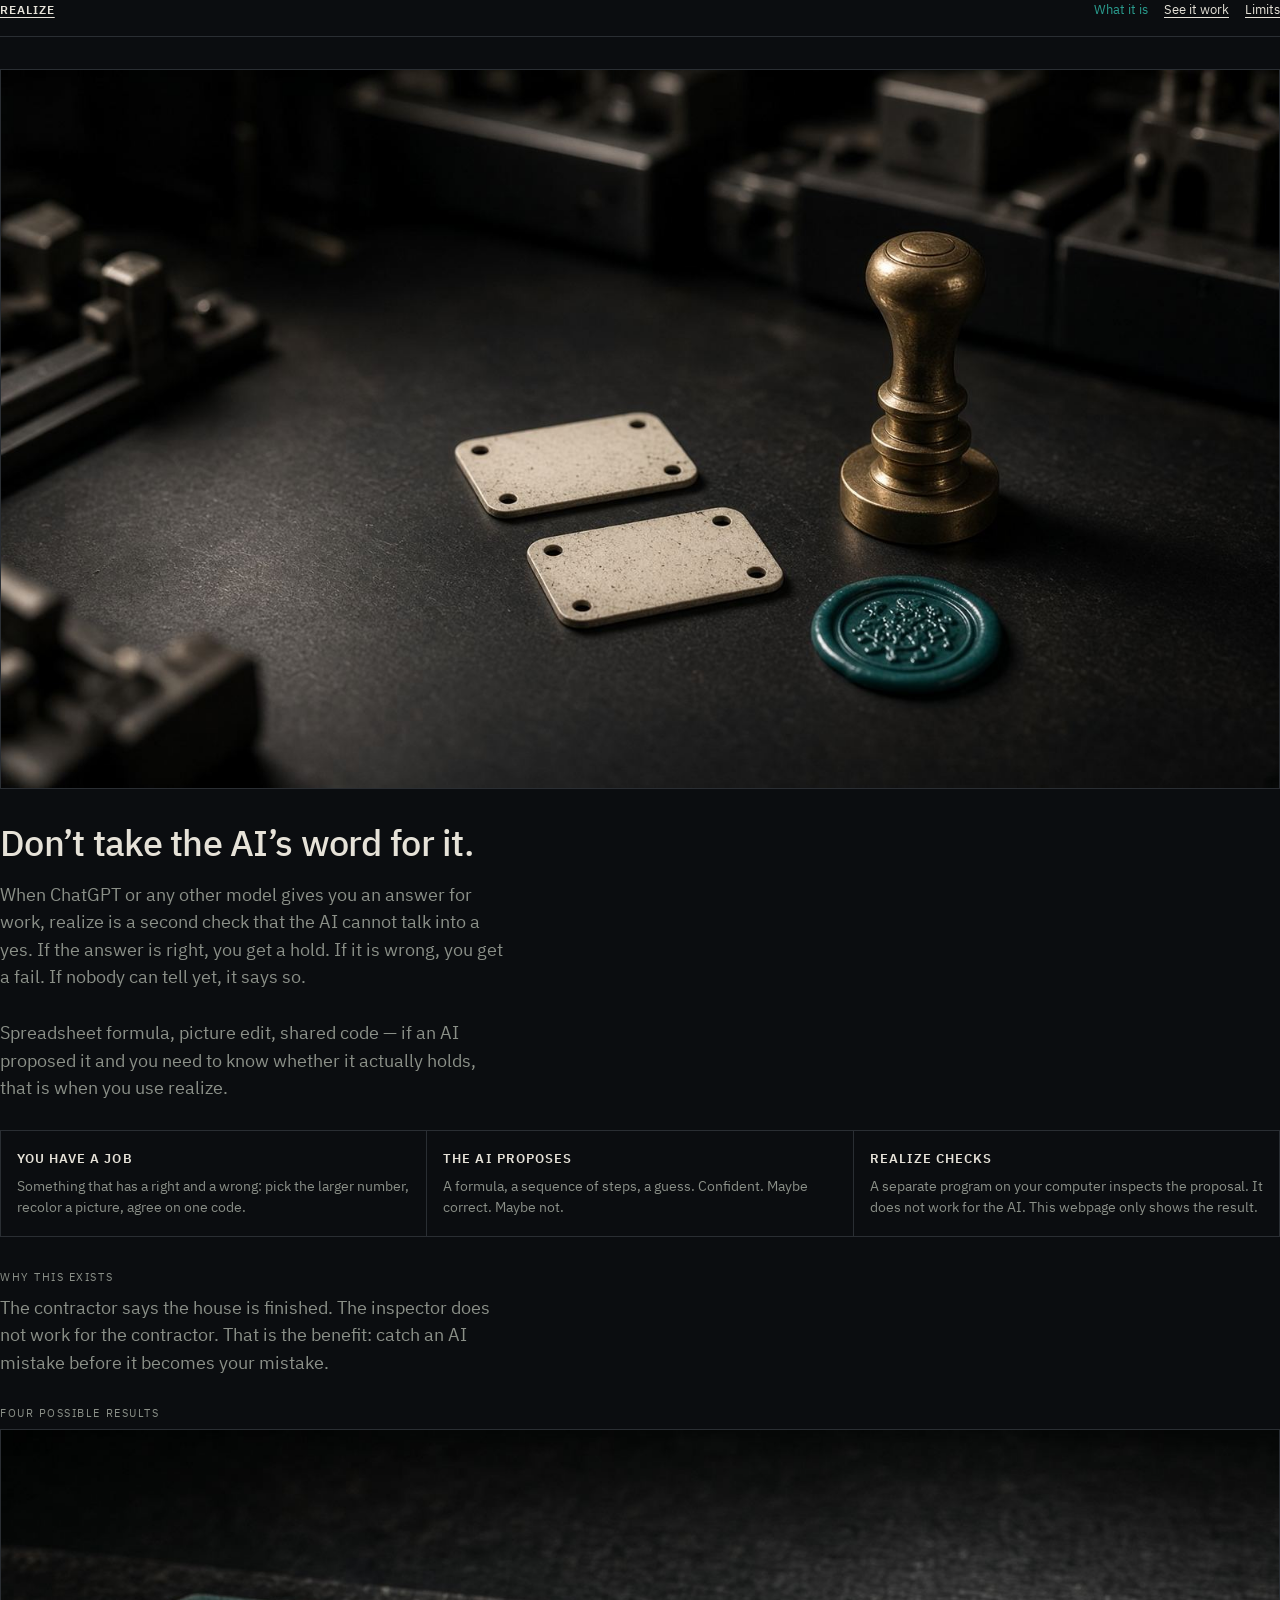
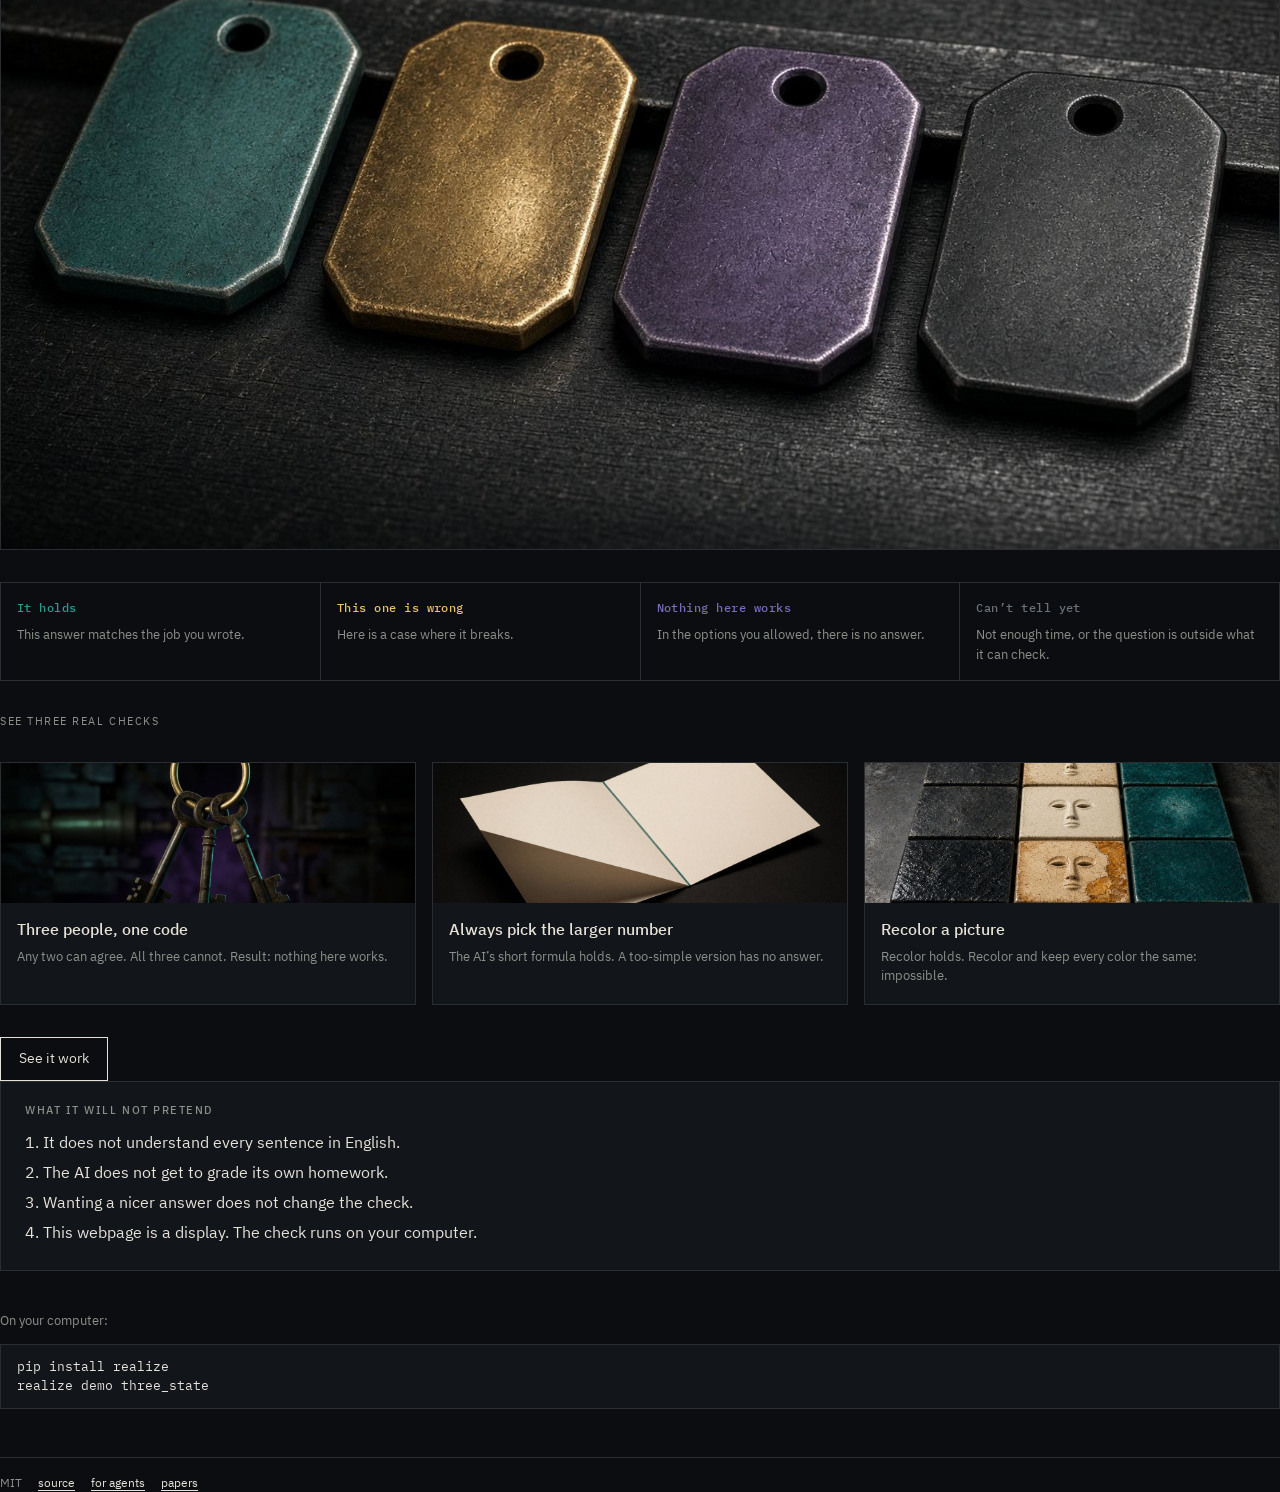
==== web/index.html @ e7df050f "Upgrade landing and three rooms to the stranger-test Workplace beat on the landing. Ava/Ben/Cy, 3 an" ====
<!DOCTYPE html>
<html lang="en">
  <head>
    <meta charset="utf-8" />
    <meta name="viewport" content="width=device-width, initial-scale=1" />
    <title>realize — don’t take the AI’s word for it</title>
    <meta
      name="description"
      content="When an AI gives you an answer for work, realize is a second check that the AI cannot talk into a yes."
    />
    <link rel="stylesheet" href="./css/theatre.css" />
  </head>
  <body>
    <div id="landing">
      <header class="topbar">
        <a class="mark" href="./index.html">realize</a>
        <nav class="nav">
          <a href="./index.html" aria-current="page">What it is</a>
          <a href="#/studio/three_state">See it work</a>
          <a href="#/nonclaims">Limits</a>
        </nav>
      </header>

      <figure class="hero">
        <img
          src="./art/hero.jpg"
          width="1600"
          height="900"
          alt="A brass hand-stamp and a teal wax seal on a dark steel inspection bench."
          fetchpriority="high"
        />
      </figure>

      <h1 class="claim">Don’t take the AI’s word for it.</h1>
      <p class="lede">
        When ChatGPT or any other model gives you an answer for work, realize is a second
        check that the AI cannot talk into a yes. If the answer is right, you get a hold.
        If it is wrong, you get a fail. If nobody can tell yet, it says so.
      </p>
      <p class="lede">
        Spreadsheet formula, picture edit, shared code — if an AI proposed it and you need
        to know whether it actually holds, that is when you use realize.
      </p>

      <div class="steps">
        <article>
          <h3>You have a job</h3>
          <p>Something that has a right and a wrong: pick the larger number, recolor a picture, agree on one code.</p>
        </article>
        <article>
          <h3>The AI proposes</h3>
          <p>A formula, a sequence of steps, a guess. Confident. Maybe correct. Maybe not.</p>
        </article>
        <article>
          <h3>realize checks</h3>
          <p>A separate program on your computer inspects the proposal. It does not work for the AI. This webpage only shows the result.</p>
        </article>
      </div>

      <p class="kicker">Why this exists</p>
      <p class="lede">
        The contractor says the house is finished. The inspector does not work for the contractor.
        That is the benefit: catch an AI mistake before it becomes your mistake.
      </p>

      <p class="kicker">Four possible results</p>
      <figure class="hero">
        <img
          src="./art/four-tags.jpg"
          width="1600"
          height="900"
          alt="Four metal inspection tags in a row: teal, amber, violet, and dark graphite."
        />
      </figure>
      <div class="tiles">
        <div class="tile">
          <div class="v v-pass">It holds</div>
          <p>This answer matches the job you wrote.</p>
        </div>
        <div class="tile">
          <div class="v v-counter">This one is wrong</div>
          <p>Here is a case where it breaks.</p>
        </div>
        <div class="tile">
          <div class="v v-unsat">Nothing here works</div>
          <p>In the options you allowed, there is no answer.</p>
        </div>
        <div class="tile">
          <div class="v v-unknown">Can’t tell yet</div>
          <p>Not enough time, or the question is outside what it can check.</p>
        </div>
      </div>

      <p class="kicker">See three real checks</p>
      <div class="stories">
        <a class="story" href="#/studio/three_state">
          <img src="./art/three-keys.jpg" width="1200" height="675" alt="Three iron keys on one ring that never meet in the middle." />
          <div class="pad">
            <h3>Three people, one code</h3>
            <p>Any two can agree. All three cannot. Result: nothing here works.</p>
          </div>
        </a>
        <a class="story" href="#/studio/max_formula">
          <img src="./art/larger-number.jpg" width="1200" height="675" alt="Two sheets of paper folded together with a teal thread along the fold." />
          <div class="pad">
            <h3>Always pick the larger number</h3>
            <p>The AI’s short formula holds. A too-simple version has no answer.</p>
          </div>
        </a>
        <a class="story" href="#/studio/grid_recolor">
          <img src="./art/recolor.jpg" width="1200" height="675" alt="A grid of ceramic tiles, some dark, some teal, one cracked." />
          <div class="pad">
            <h3>Recolor a picture</h3>
            <p>Recolor holds. Recolor and keep every color the same: impossible.</p>
          </div>
        </a>
      </div>

      <a class="enter" href="#/studio/three_state">See it work</a>

      <section class="nonclaims">
        <h2>What it will not pretend</h2>
        <ol>
          <li>It does not understand every sentence in English.</li>
          <li>The AI does not get to grade its own homework.</li>
          <li>Wanting a nicer answer does not change the check.</li>
          <li>This webpage is a display. The check runs on your computer.</li>
        </ol>
      </section>

      <div class="install">
        <p>On your computer:</p>
        <pre>pip install realize
realize demo three_state</pre>
      </div>

      <footer class="foot">
        <span>MIT</span>
        <a href="https://github.com/ZuluYokohama/realize">source</a>
        <a href="https://github.com/ZuluYokohama/realize/blob/main/skills/realize/SKILL.md">for agents</a>
        <a href="https://github.com/ZuluYokohama/realize/blob/main/papers/README.md">papers</a>
      </footer>
    </div>

    <div id="app" hidden></div>
    <script type="module" src="./js/router.js"></script>
  </body>
</html>
---- web/css/theatre.css ----
@font-face {
  font-family: "IBM Plex Sans";
  src: url("../fonts/IBMPlexSans-Regular.woff2") format("woff2");
  font-weight: 400;
  font-display: swap;
}
@font-face {
  font-family: "IBM Plex Sans";
  src: url("../fonts/IBMPlexSans-Medium.woff2") format("woff2");
  font-weight: 500;
  font-display: swap;
}
@font-face {
  font-family: "IBM Plex Sans";
  src: url("../fonts/IBMPlexSans-SemiBold.woff2") format("woff2");
  font-weight: 600;
  font-display: swap;
}
@font-face {
  font-family: "IBM Plex Mono";
  src: url("../fonts/IBMPlexMono-Regular.woff2") format("woff2");
  font-weight: 400;
  font-display: swap;
}
@font-face {
  font-family: "IBM Plex Mono";
  src: url("../fonts/IBMPlexMono-Medium.woff2") format("woff2");
  font-weight: 500;
  font-display: swap;
}

:root {
  --ground: #0b0d10;
  --ink: #e6e2d8;
  --muted: #8b9088;
  --hair: #2a2e33;
  --panel: #12151a;
  --pass: #2a9d8f;
  --counter: #e9c46a;
  --unsat: #7b6bbe;
  --unknown: #6b7178;
  --adapter: #c45c4a;
  --space: 8px;
}

*,
*::before,
*::after {
  box-sizing: border-box;
}

html,
body {
  margin: 0;
  background: var(--ground);
  color: var(--ink);
  font-family: "IBM Plex Sans", ui-sans-serif, system-ui, sans-serif;
  font-size: 16px;
  line-height: 1.5;
  min-height: 100%;
}

body {
  min-height: 100vh;
}

a {
  color: var(--ink);
  text-decoration-thickness: 1px;
  text-underline-offset: 3px;
}

a:hover {
  color: var(--pass);
}

code,
.mono,
pre,
textarea {
  font-family: "IBM Plex Mono", ui-monospace, monospace;
}

#app {
  max-width: 1280px;
  margin: 0 auto;
  padding: 24px 20px 64px;
}

.topbar {
  display: flex;
  justify-content: space-between;
  align-items: baseline;
  gap: 16px;
  border-bottom: 1px solid var(--hair);
  padding-bottom: 16px;
  margin-bottom: 32px;
}

.mark {
  font-weight: 600;
  letter-spacing: 0.08em;
  text-transform: uppercase;
  font-size: 12px;
}

.nav {
  display: flex;
  gap: 16px;
  font-size: 13px;
}

.nav a[aria-current="page"] {
  color: var(--pass);
  text-decoration: none;
}

.claim {
  font-size: clamp(1.6rem, 3vw, 2.25rem);
  font-weight: 500;
  line-height: 1.2;
  letter-spacing: -0.02em;
  max-width: 28ch;
  margin: 0 0 16px;
}

.nonclaims {
  border: 1px solid var(--hair);
  background: var(--panel);
  padding: 20px 24px;
  margin: 0 0 32px;
}

.nonclaims h2 {
  margin: 0 0 12px;
  font-size: 11px;
  letter-spacing: 0.14em;
  text-transform: uppercase;
  color: var(--muted);
  font-weight: 500;
}

.nonclaims ol {
  margin: 0;
  padding-left: 18px;
}

.nonclaims li {
  margin: 6px 0;
}

.tiles {
  display: grid;
  grid-template-columns: repeat(4, 1fr);
  gap: 1px;
  background: var(--hair);
  border: 1px solid var(--hair);
  margin: 0 0 32px;
}

.tile {
  background: var(--ground);
  padding: 16px;
  min-height: 88px;
}

.tile .v {
  font-family: "IBM Plex Mono", monospace;
  font-size: 12px;
  font-weight: 500;
  letter-spacing: 0.04em;
}

.tile p {
  margin: 8px 0 0;
  font-size: 13px;
  color: var(--muted);
}

.v-pass {
  color: var(--pass);
}
.v-counter {
  color: var(--counter);
}
.v-unsat {
  color: var(--unsat);
}
.v-unknown {
  color: var(--unknown);
}
.v-adapter {
  color: var(--adapter);
}

.enter {
  display: inline-flex;
  align-items: center;
  min-height: 44px;
  padding: 0 18px;
  border: 1px solid var(--ink);
  background: transparent;
  color: var(--ink);
  font: inherit;
  font-size: 14px;
  cursor: pointer;
  text-decoration: none;
}

.enter:hover {
  background: var(--ink);
  color: var(--ground);
}

.install {
  margin-top: 40px;
  color: var(--muted);
  font-size: 13px;
}

.install pre {
  background: var(--panel);
  border: 1px solid var(--hair);
  padding: 12px 16px;
  overflow-x: auto;
  color: var(--ink);
}

.foot {
  margin-top: 48px;
  padding-top: 16px;
  border-top: 1px solid var(--hair);
  font-size: 12px;
  color: var(--muted);
  display: flex;
  gap: 16px;
  flex-wrap: wrap;
}

.studio-head {
  display: flex;
  justify-content: space-between;
  align-items: center;
  gap: 16px;
  margin-bottom: 20px;
  flex-wrap: wrap;
}

.stages {
  display: flex;
  flex-wrap: wrap;
  gap: 8px;
}

.stages a,
.chip {
  min-height: 40px;
  display: inline-flex;
  align-items: center;
  padding: 0 12px;
  border: 1px solid var(--hair);
  font-size: 12px;
  letter-spacing: 0.04em;
  text-transform: uppercase;
  text-decoration: none;
  background: transparent;
  color: var(--ink);
  cursor: pointer;
  font-family: inherit;
}

.stages a[aria-current="page"],
.chip.on {
  border-color: var(--ink);
}

.columns {
  display: grid;
  grid-template-columns: minmax(0, 1fr) minmax(0, 1.4fr) minmax(0, 1fr);
  gap: 16px;
  align-items: start;
}

.panel {
  border: 1px solid var(--hair);
  background: var(--panel);
  min-height: 120px;
}

.panel h3 {
  margin: 0;
  padding: 10px 14px;
  font-size: 11px;
  letter-spacing: 0.14em;
  text-transform: uppercase;
  color: var(--muted);
  font-weight: 500;
  border-bottom: 1px solid var(--hair);
}

.panel .body {
  padding: 14px;
}

pre.json {
  margin: 0;
  font-size: 11px;
  line-height: 1.45;
  white-space: pre-wrap;
  word-break: break-word;
  color: var(--muted);
  max-height: 480px;
  overflow: auto;
}

.stamp {
  display: inline-flex;
  align-items: center;
  justify-content: center;
  min-width: 148px;
  min-height: 44px;
  padding: 0 14px;
  border: 1px solid currentColor;
  font-family: "IBM Plex Mono", monospace;
  font-size: 13px;
  letter-spacing: 0.12em;
  text-transform: uppercase;
  opacity: 0;
  transform: translateY(6px);
  animation: settle 1s ease forwards;
}

@keyframes settle {
  to {
    opacity: 1;
    transform: none;
  }
}

@media (prefers-reduced-motion: reduce) {
  .stamp {
    animation: none;
    opacity: 1;
    transform: none;
  }
}

.meta {
  margin-top: 12px;
  font-size: 12px;
  color: var(--muted);
}

.meta div {
  margin: 4px 0;
  word-break: break-all;
}

.caption {
  margin: 12px 0 0;
  font-size: 13px;
  color: var(--ink);
}

.adapter {
  border: 1px solid var(--adapter);
  color: var(--adapter);
  padding: 12px 14px;
  font-size: 14px;
}

textarea.paste {
  width: 100%;
  min-height: 220px;
  background: var(--ground);
  color: var(--ink);
  border: 1px solid var(--hair);
  padding: 12px;
  font-size: 12px;
  resize: vertical;
}

.grid3 {
  display: grid;
  grid-template-columns: repeat(3, 44px);
  gap: 4px;
}

.cell {
  width: 44px;
  height: 44px;
  display: flex;
  align-items: center;
  justify-content: center;
  border: 1px solid var(--hair);
  font-family: "IBM Plex Mono", monospace;
  font-size: 13px;
}

.cell.fg {
  background: #1a2220;
}

.cell.red {
  border-color: var(--pass);
  color: var(--pass);
}

.cell.hit {
  border-color: var(--counter);
  color: var(--counter);
}

.flow {
  display: flex;
  flex-wrap: wrap;
  gap: 16px;
  align-items: center;
}

.arrow {
  font-size: 11px;
  color: var(--muted);
  max-width: 120px;
  letter-spacing: 0.04em;
  text-transform: uppercase;
}

svg.ev {
  width: 100%;
  height: auto;
  display: block;
}

.warn {
  border: 1px dashed var(--counter);
  color: var(--counter);
  padding: 8px 12px;
  font-size: 12px;
  margin-bottom: 12px;
}

.hero {
  margin: 0 0 32px;
  border: 1px solid var(--hair);
  overflow: hidden;
  background: var(--panel);
}

.hero img,
.plate img {
  display: block;
  width: 100%;
  height: auto;
  min-height: 180px;
  object-fit: cover;
  background: var(--panel);
}

.lede {
  font-size: 1.15rem;
  color: var(--muted);
  max-width: 46ch;
  margin: 0 0 28px;
}

.steps {
  display: grid;
  grid-template-columns: repeat(3, 1fr);
  gap: 1px;
  background: var(--hair);
  border: 1px solid var(--hair);
  margin: 0 0 32px;
}

.steps article {
  background: var(--ground);
  padding: 18px 16px;
}

.steps h3 {
  margin: 0 0 8px;
  font-size: 13px;
  letter-spacing: 0.08em;
  text-transform: uppercase;
  font-weight: 600;
}

.steps p {
  margin: 0;
  color: var(--muted);
  font-size: 14px;
}

.stories {
  display: grid;
  grid-template-columns: 1fr 1fr 1fr;
  gap: 16px;
  margin: 32px 0;
}

.story {
  border: 1px solid var(--hair);
  background: var(--panel);
  color: inherit;
  text-decoration: none;
  display: block;
}

.story:hover {
  border-color: var(--ink);
  color: inherit;
}

.story img {
  width: 100%;
  height: 140px;
  object-fit: cover;
  display: block;
}

.story .pad {
  padding: 14px 16px 18px;
}

.story h3 {
  margin: 0 0 6px;
  font-size: 16px;
  font-weight: 500;
}

.story p {
  margin: 0;
  font-size: 13px;
  color: var(--muted);
}

.kicker {
  font-size: 11px;
  letter-spacing: 0.14em;
  text-transform: uppercase;
  color: var(--muted);
  margin: 0 0 8px;
}

.plate {
  border: 1px solid var(--hair);
  margin-bottom: 16px;
  overflow: hidden;
}

.story-copy h2 {
  margin: 0 0 8px;
  font-size: 1.5rem;
  font-weight: 500;
  letter-spacing: -0.02em;
}

.story-copy p {
  max-width: 52ch;
}

details.eng {
  border-top: 1px solid var(--hair);
  margin-top: 16px;
  padding-top: 8px;
}

details.eng summary {
  cursor: pointer;
  color: var(--muted);
  font-size: 12px;
  letter-spacing: 0.08em;
  text-transform: uppercase;
  min-height: 32px;
}

@media (max-width: 1099px) {
  .columns {
    grid-template-columns: 1fr;
  }
  .tiles {
    grid-template-columns: 1fr 1fr;
  }
}

@media (max-width: 900px) {
  .steps,
  .stories {
    grid-template-columns: 1fr;
  }
}

@media (max-width: 520px) {
  .tiles {
    grid-template-columns: 1fr;
  }
  .topbar {
    flex-direction: column;
  }
}

.people {
  display: grid;
  grid-template-columns: 1fr 1fr 1fr;
  gap: 8px;
}

.person {
  border: 1px solid var(--hair);
  padding: 12px;
  background: var(--ground);
}

.person h4 {
  margin: 0 0 8px;
  font-size: 14px;
  font-weight: 500;
}

.chips {
  display: flex;
  gap: 6px;
  flex-wrap: wrap;
}

.chip-n {
  min-width: 32px;
  min-height: 32px;
  display: inline-flex;
  align-items: center;
  justify-content: center;
  border: 1px solid var(--hair);
  font-family: "IBM Plex Mono", monospace;
  font-size: 13px;
}

.numerals {
  display: flex;
  align-items: center;
  gap: 16px;
  font-family: "IBM Plex Mono", monospace;
  font-size: 42px;
  font-weight: 500;
  letter-spacing: -0.04em;
}

.numerals .pick {
  color: var(--pass);
}

.cell.c0 { background: #0b0d10; color: var(--muted); }
.cell.c1 { background: #2a322c; color: var(--ink); }
.cell.c2 { background: #1a3d38; color: var(--pass); border-color: var(--pass); }
.cell.c3 { background: #3a3220; color: var(--counter); border-color: var(--counter); }

@media (max-width: 700px) {
  .people {
    grid-template-columns: 1fr;
  }
}
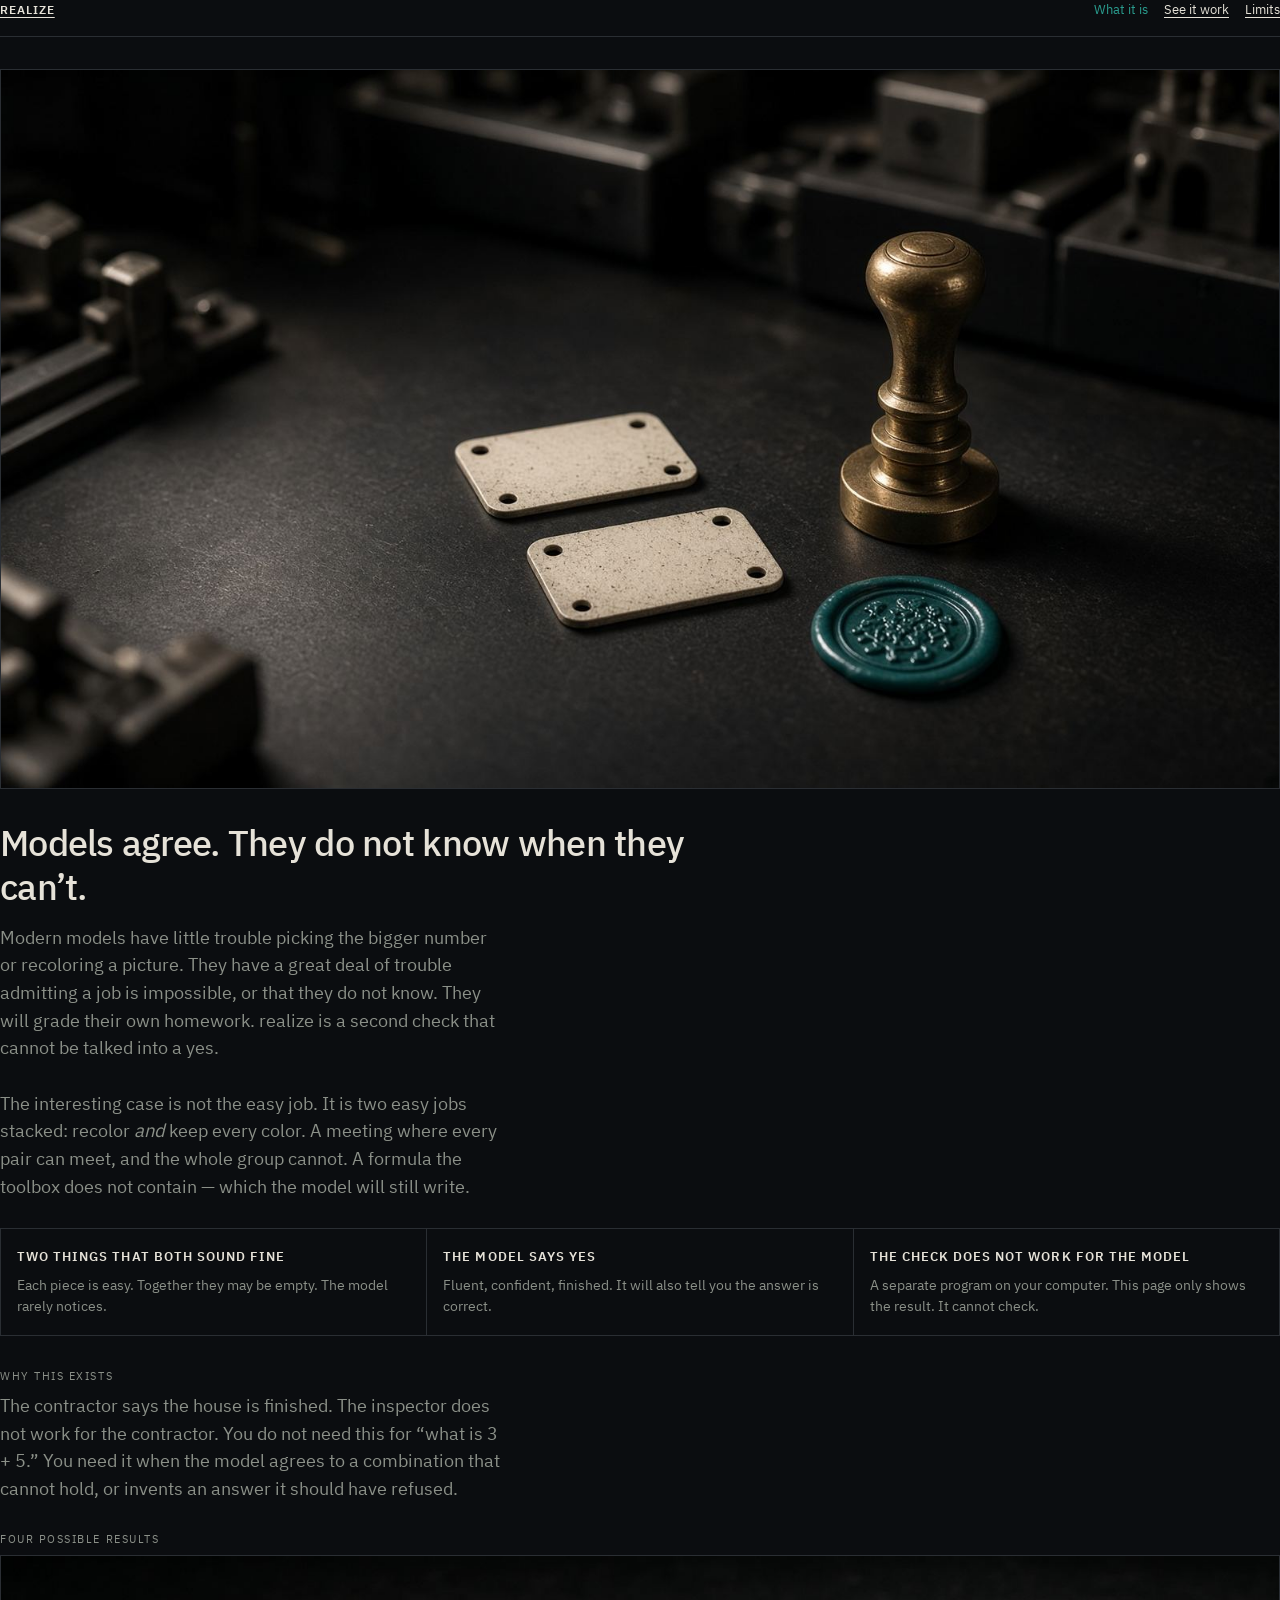
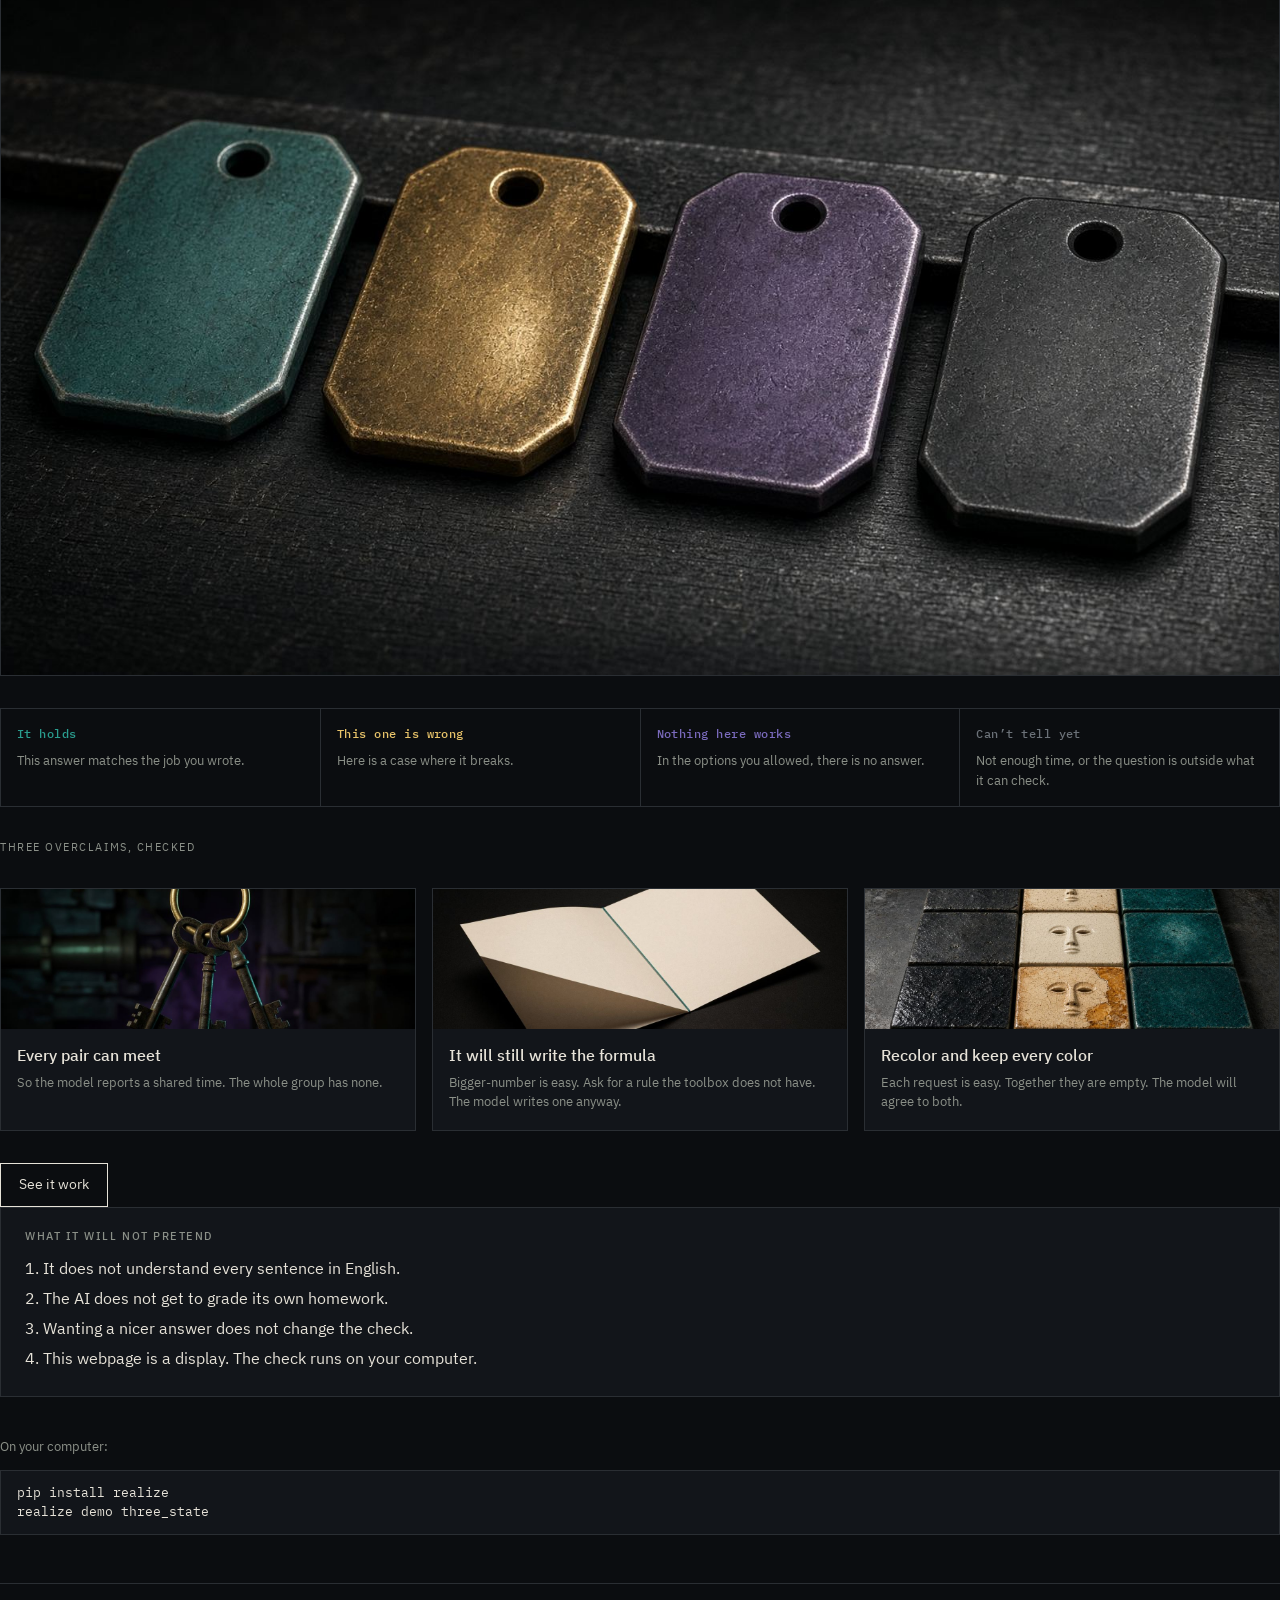
==== commit bfaebeab: "Reframe public domains around overclaim, not toy tasks Easy jobs are the control. The point is stack" ====
--- a/web/index.html
+++ b/web/index.html
@@ -3,10 +3,10 @@
   <head>
     <meta charset="utf-8" />
     <meta name="viewport" content="width=device-width, initial-scale=1" />
-    <title>realize — don’t take the AI’s word for it</title>
+    <title>realize — a check the model cannot grade</title>
     <meta
       name="description"
-      content="When an AI gives you an answer for work, realize is a second check that the AI cannot talk into a yes."
+      content="Modern models agree to impossible combinations and invent answers they should refuse. realize is a second check that cannot be talked into a yes."
     />
     <link rel="stylesheet" href="./css/theatre.css" />
   </head>
@@ -31,36 +31,39 @@
         />
       </figure>
 
-      <h1 class="claim">Don’t take the AI’s word for it.</h1>
+      <h1 class="claim">Models agree. They do not know when they can’t.</h1>
       <p class="lede">
-        When ChatGPT or any other model gives you an answer for work, realize is a second
-        check that the AI cannot talk into a yes. If the answer is right, you get a hold.
-        If it is wrong, you get a fail. If nobody can tell yet, it says so.
+        Modern models have little trouble picking the bigger number or recoloring a picture.
+        They have a great deal of trouble admitting a job is impossible, or that they do not
+        know. They will grade their own homework. realize is a second check that cannot be
+        talked into a yes.
       </p>
       <p class="lede">
-        Spreadsheet formula, picture edit, shared code — if an AI proposed it and you need
-        to know whether it actually holds, that is when you use realize.
+        The interesting case is not the easy job. It is two easy jobs stacked: recolor
+        <em>and</em> keep every color. A meeting where every pair can meet, and the whole
+        group cannot. A formula the toolbox does not contain — which the model will still write.
       </p>
 
       <div class="steps">
         <article>
-          <h3>You have a job</h3>
-          <p>Something that has a right and a wrong: pick the larger number, recolor a picture, agree on one code.</p>
+          <h3>Two things that both sound fine</h3>
+          <p>Each piece is easy. Together they may be empty. The model rarely notices.</p>
         </article>
         <article>
-          <h3>The AI proposes</h3>
-          <p>A formula, a sequence of steps, a guess. Confident. Maybe correct. Maybe not.</p>
+          <h3>The model says yes</h3>
+          <p>Fluent, confident, finished. It will also tell you the answer is correct.</p>
         </article>
         <article>
-          <h3>realize checks</h3>
-          <p>A separate program on your computer inspects the proposal. It does not work for the AI. This webpage only shows the result.</p>
+          <h3>The check does not work for the model</h3>
+          <p>A separate program on your computer. This page only shows the result. It cannot check.</p>
         </article>
       </div>
 
       <p class="kicker">Why this exists</p>
       <p class="lede">
         The contractor says the house is finished. The inspector does not work for the contractor.
-        That is the benefit: catch an AI mistake before it becomes your mistake.
+        You do not need this for “what is 3 + 5.” You need it when the model agrees to a
+        combination that cannot hold, or invents an answer it should have refused.
       </p>
 
       <p class="kicker">Four possible results</p>
@@ -91,27 +94,27 @@
         </div>
       </div>
 
-      <p class="kicker">See three real checks</p>
+      <p class="kicker">Three overclaims, checked</p>
       <div class="stories">
         <a class="story" href="#/studio/three_state">
           <img src="./art/three-keys.jpg" width="1200" height="675" alt="Three iron keys on one ring that never meet in the middle." />
           <div class="pad">
-            <h3>Three people, one code</h3>
-            <p>Any two can agree. All three cannot. Result: nothing here works.</p>
+            <h3>Every pair can meet</h3>
+            <p>So the model reports a shared time. The whole group has none.</p>
           </div>
         </a>
         <a class="story" href="#/studio/max_formula">
           <img src="./art/larger-number.jpg" width="1200" height="675" alt="Two sheets of paper folded together with a teal thread along the fold." />
           <div class="pad">
-            <h3>Always pick the larger number</h3>
-            <p>The AI’s short formula holds. A too-simple version has no answer.</p>
+            <h3>It will still write the formula</h3>
+            <p>Bigger-number is easy. Ask for a rule the toolbox does not have. The model writes one anyway.</p>
           </div>
         </a>
         <a class="story" href="#/studio/grid_recolor">
           <img src="./art/recolor.jpg" width="1200" height="675" alt="A grid of ceramic tiles, some dark, some teal, one cracked." />
           <div class="pad">
-            <h3>Recolor a picture</h3>
-            <p>Recolor holds. Recolor and keep every color the same: impossible.</p>
+            <h3>Recolor and keep every color</h3>
+            <p>Each request is easy. Together they are empty. The model will agree to both.</p>
           </div>
         </a>
       </div>
--- a/web/css/theatre.css
+++ b/web/css/theatre.css
@@ -120,7 +120,7 @@
   font-weight: 500;
   line-height: 1.2;
   letter-spacing: -0.02em;
-  max-width: 28ch;
+  max-width: 34ch;
   margin: 0 0 16px;
 }
 
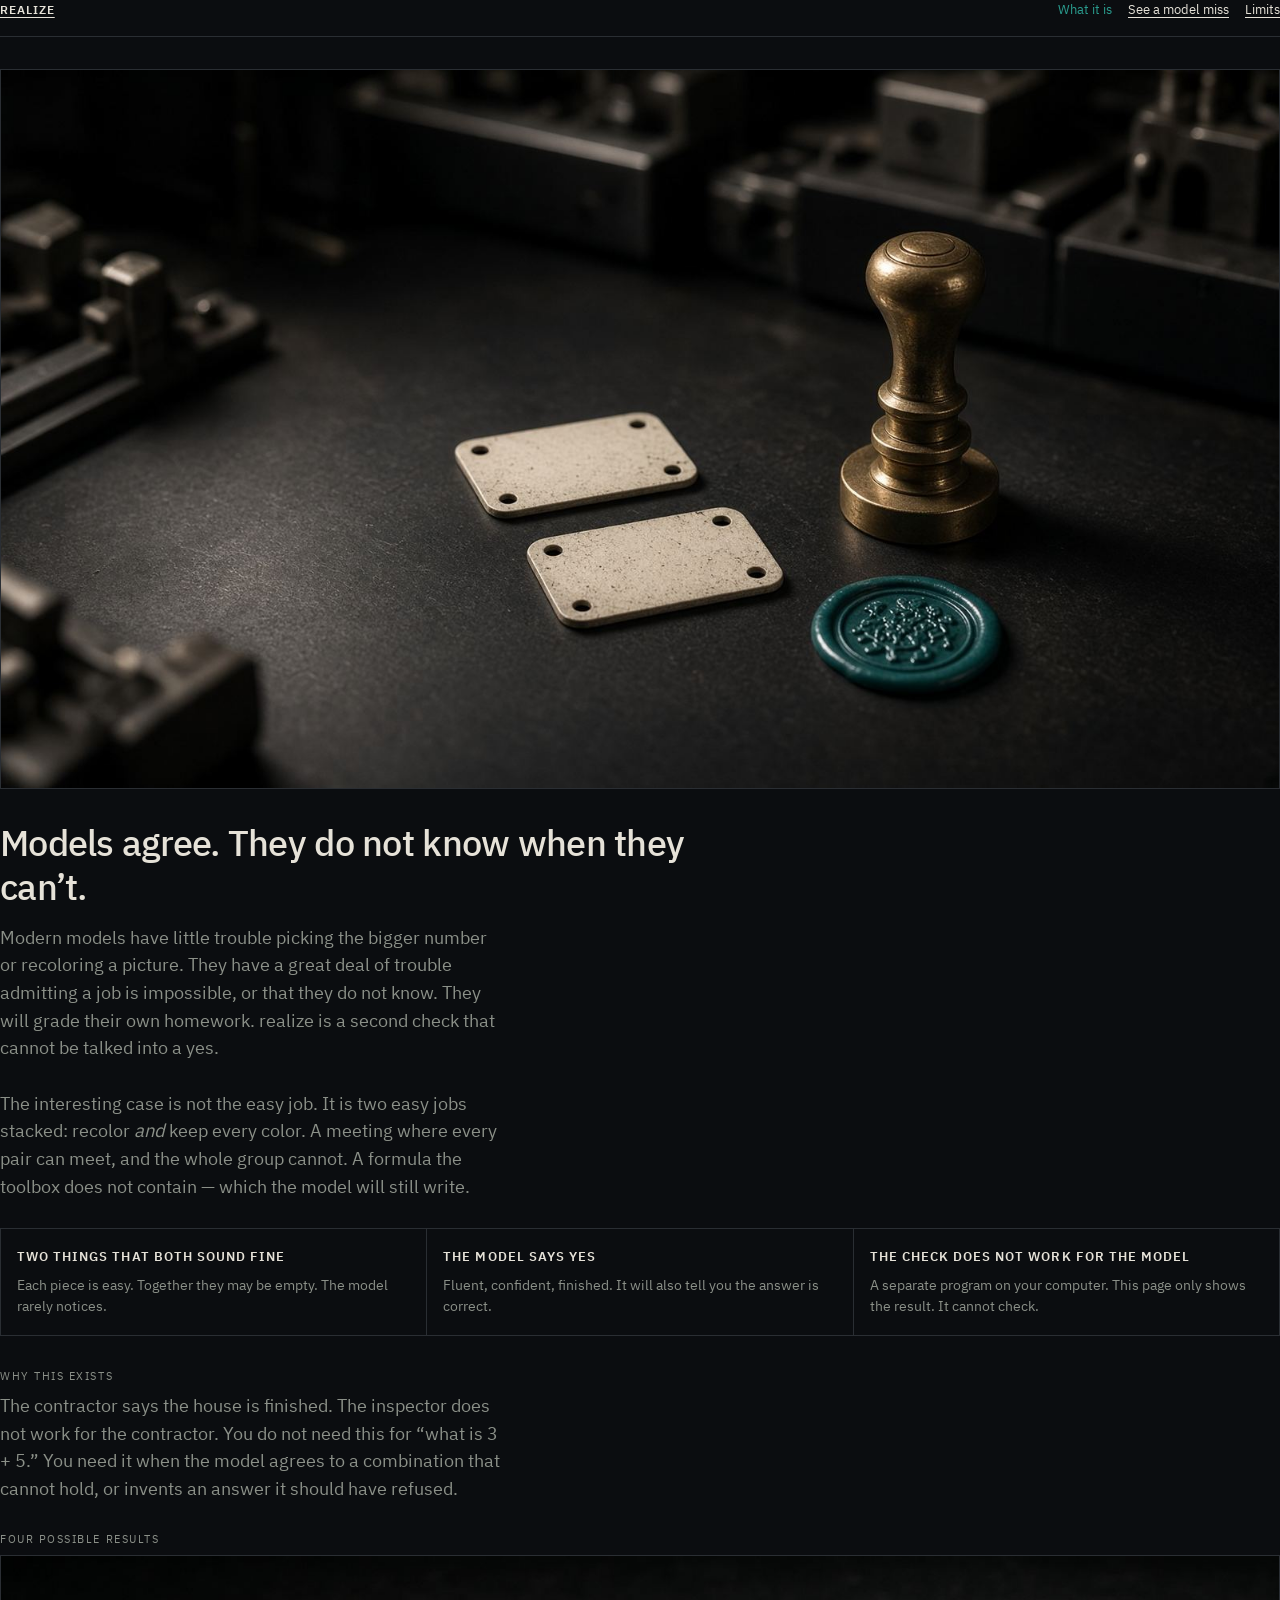
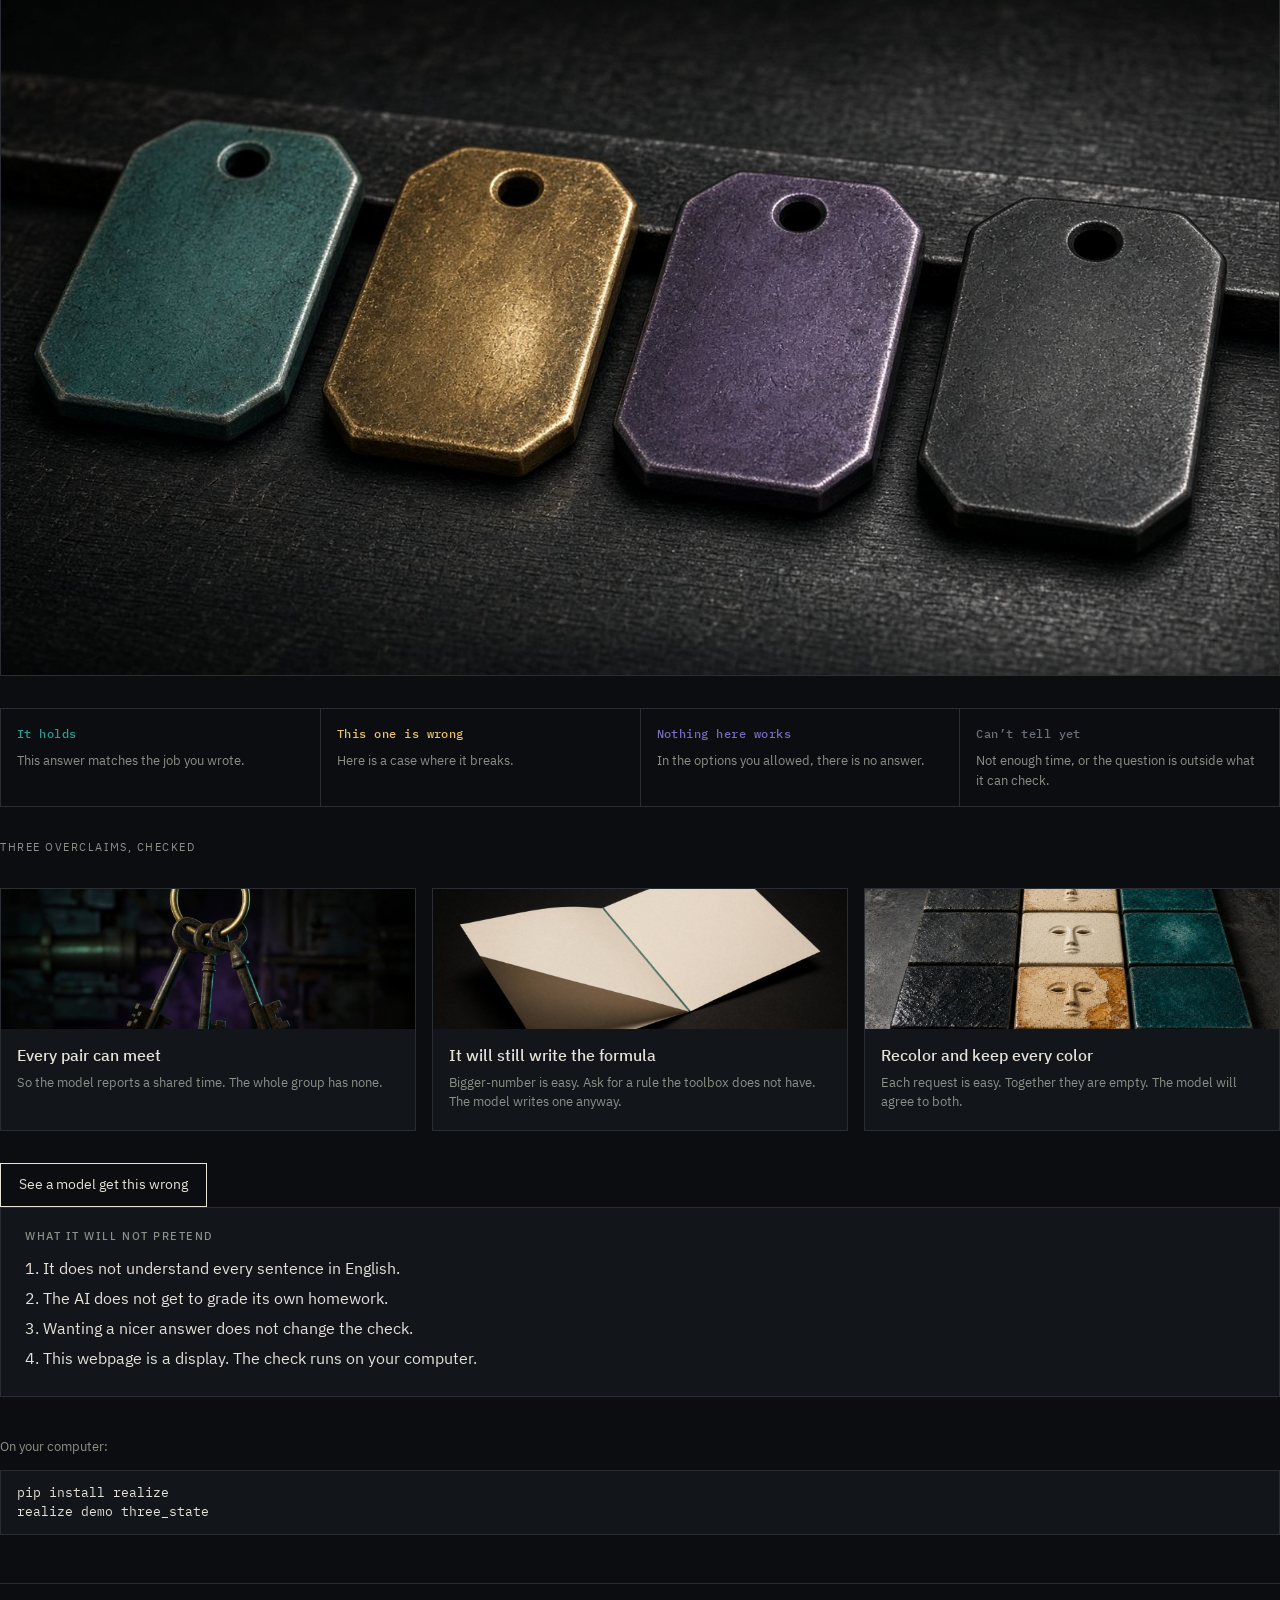
==== commit 18ac52f6: "Show the overclaim: fluent model-yes beside the stamp Every room is now two columns. Left is typical" ====
--- a/web/index.html
+++ b/web/index.html
@@ -16,7 +16,7 @@
         <a class="mark" href="./index.html">realize</a>
         <nav class="nav">
           <a href="./index.html" aria-current="page">What it is</a>
-          <a href="#/studio/three_state">See it work</a>
+          <a href="#/studio/three_state">See a model miss</a>
           <a href="#/nonclaims">Limits</a>
         </nav>
       </header>
@@ -119,7 +119,7 @@
         </a>
       </div>
 
-      <a class="enter" href="#/studio/three_state">See it work</a>
+      <a class="enter" href="#/studio/three_state">See a model get this wrong</a>
 
       <section class="nonclaims">
         <h2>What it will not pretend</h2>
--- a/web/css/theatre.css
+++ b/web/css/theatre.css
@@ -659,3 +659,32 @@
     grid-template-columns: 1fr;
   }
 }
+
+.said {
+  display: grid;
+  grid-template-columns: 1fr 1fr;
+  gap: 1px;
+  background: var(--hair);
+  border: 1px solid var(--hair);
+  margin: 16px 0 20px;
+}
+
+.said-model,
+.said-check {
+  background: var(--panel);
+  padding: 18px 16px;
+  margin: 0;
+}
+
+.said-model p:last-child {
+  margin: 0;
+  font-size: 1.05rem;
+  line-height: 1.45;
+  max-width: 36ch;
+}
+
+@media (max-width: 700px) {
+  .said {
+    grid-template-columns: 1fr;
+  }
+}
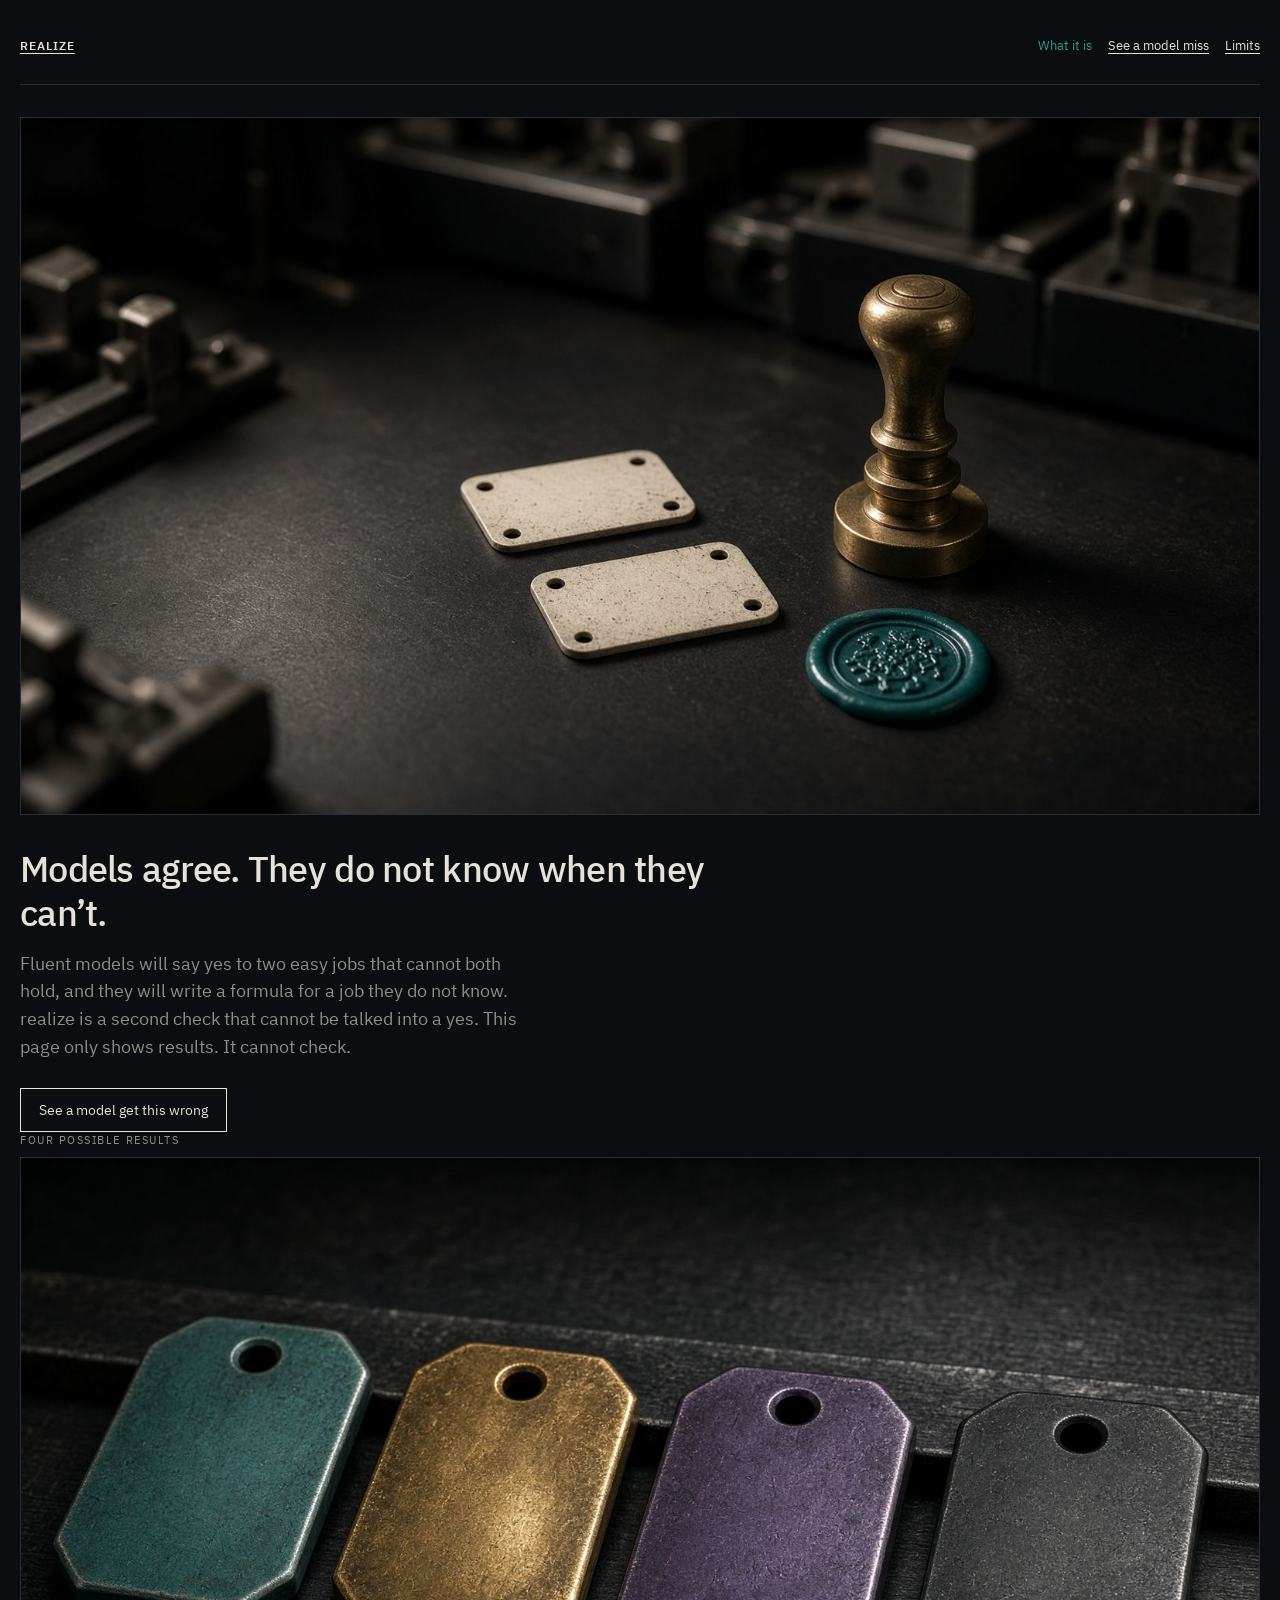
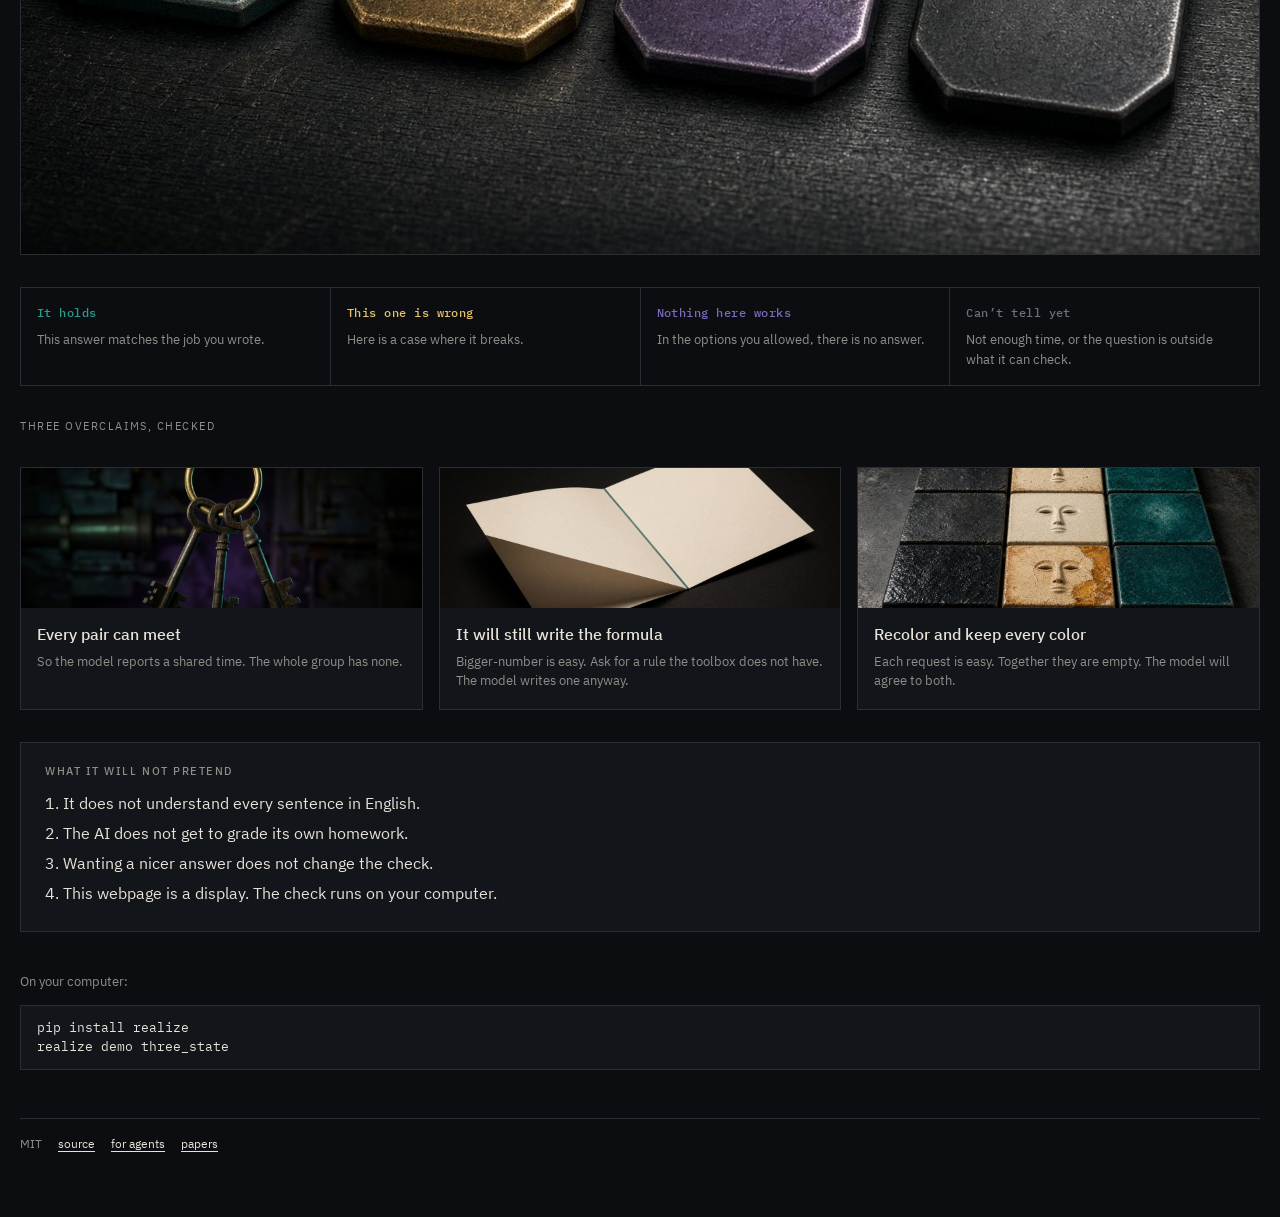
==== commit 47fe177c: "Public-object ceiling: one-screen landing, favicon, share card, sample paste Hash-only nav. Two-colu" ====
--- a/web/index.html
+++ b/web/index.html
@@ -8,14 +8,23 @@
       name="description"
       content="Modern models agree to impossible combinations and invent answers they should refuse. realize is a second check that cannot be talked into a yes."
     />
+    <meta property="og:title" content="realize — a check the model cannot grade" />
+    <meta
+      property="og:description"
+      content="Models agree. They do not know when they can’t. An independent check the model cannot grade."
+    />
+    <meta property="og:image" content="./og.jpg" />
+    <meta property="og:type" content="website" />
+    <meta name="twitter:card" content="summary_large_image" />
+    <link rel="icon" type="image/svg+xml" href="./favicon.svg" />
     <link rel="stylesheet" href="./css/theatre.css" />
   </head>
   <body>
     <div id="landing">
       <header class="topbar">
-        <a class="mark" href="./index.html">realize</a>
+        <a class="mark" href="#/">realize</a>
         <nav class="nav">
-          <a href="./index.html" aria-current="page">What it is</a>
+          <a href="#/" aria-current="page">What it is</a>
           <a href="#/studio/three_state">See a model miss</a>
           <a href="#/nonclaims">Limits</a>
         </nav>
@@ -33,38 +42,11 @@
 
       <h1 class="claim">Models agree. They do not know when they can’t.</h1>
       <p class="lede">
-        Modern models have little trouble picking the bigger number or recoloring a picture.
-        They have a great deal of trouble admitting a job is impossible, or that they do not
-        know. They will grade their own homework. realize is a second check that cannot be
-        talked into a yes.
+        Fluent models will say yes to two easy jobs that cannot both hold, and they will
+        write a formula for a job they do not know. realize is a second check that cannot
+        be talked into a yes. This page only shows results. It cannot check.
       </p>
-      <p class="lede">
-        The interesting case is not the easy job. It is two easy jobs stacked: recolor
-        <em>and</em> keep every color. A meeting where every pair can meet, and the whole
-        group cannot. A formula the toolbox does not contain — which the model will still write.
-      </p>
-
-      <div class="steps">
-        <article>
-          <h3>Two things that both sound fine</h3>
-          <p>Each piece is easy. Together they may be empty. The model rarely notices.</p>
-        </article>
-        <article>
-          <h3>The model says yes</h3>
-          <p>Fluent, confident, finished. It will also tell you the answer is correct.</p>
-        </article>
-        <article>
-          <h3>The check does not work for the model</h3>
-          <p>A separate program on your computer. This page only shows the result. It cannot check.</p>
-        </article>
-      </div>
-
-      <p class="kicker">Why this exists</p>
-      <p class="lede">
-        The contractor says the house is finished. The inspector does not work for the contractor.
-        You do not need this for “what is 3 + 5.” You need it when the model agrees to a
-        combination that cannot hold, or invents an answer it should have refused.
-      </p>
+      <a class="enter" href="#/studio/three_state">See a model get this wrong</a>
 
       <p class="kicker">Four possible results</p>
       <figure class="hero">
@@ -119,8 +101,6 @@
         </a>
       </div>
 
-      <a class="enter" href="#/studio/three_state">See a model get this wrong</a>
-
       <section class="nonclaims">
         <h2>What it will not pretend</h2>
         <ol>
--- a/web/css/theatre.css
+++ b/web/css/theatre.css
@@ -81,6 +81,7 @@
   font-family: "IBM Plex Mono", ui-monospace, monospace;
 }
 
+#landing,
 #app {
   max-width: 1280px;
   margin: 0 auto;
@@ -113,6 +114,12 @@
 .nav a[aria-current="page"] {
   color: var(--pass);
   text-decoration: none;
+}
+
+.nav a {
+  min-height: 44px;
+  display: inline-flex;
+  align-items: center;
 }
 
 .claim {
@@ -254,7 +261,7 @@
 
 .stages a,
 .chip {
-  min-height: 40px;
+  min-height: 44px;
   display: inline-flex;
   align-items: center;
   padding: 0 12px;
@@ -676,11 +683,28 @@
   margin: 0;
 }
 
+.said-model {
+  color: var(--muted);
+}
+
 .said-model p:last-child {
   margin: 0;
-  font-size: 1.05rem;
+  font-size: 1.15rem;
   line-height: 1.45;
   max-width: 36ch;
+  quotes: "“" "”";
+}
+
+.said-model p:last-child::before {
+  content: open-quote;
+  color: var(--hair);
+  font-size: 1.6em;
+  line-height: 0;
+  margin-right: 0.08em;
+}
+
+.said-check {
+  border-left: 2px solid var(--pass);
 }
 
 @media (max-width: 700px) {
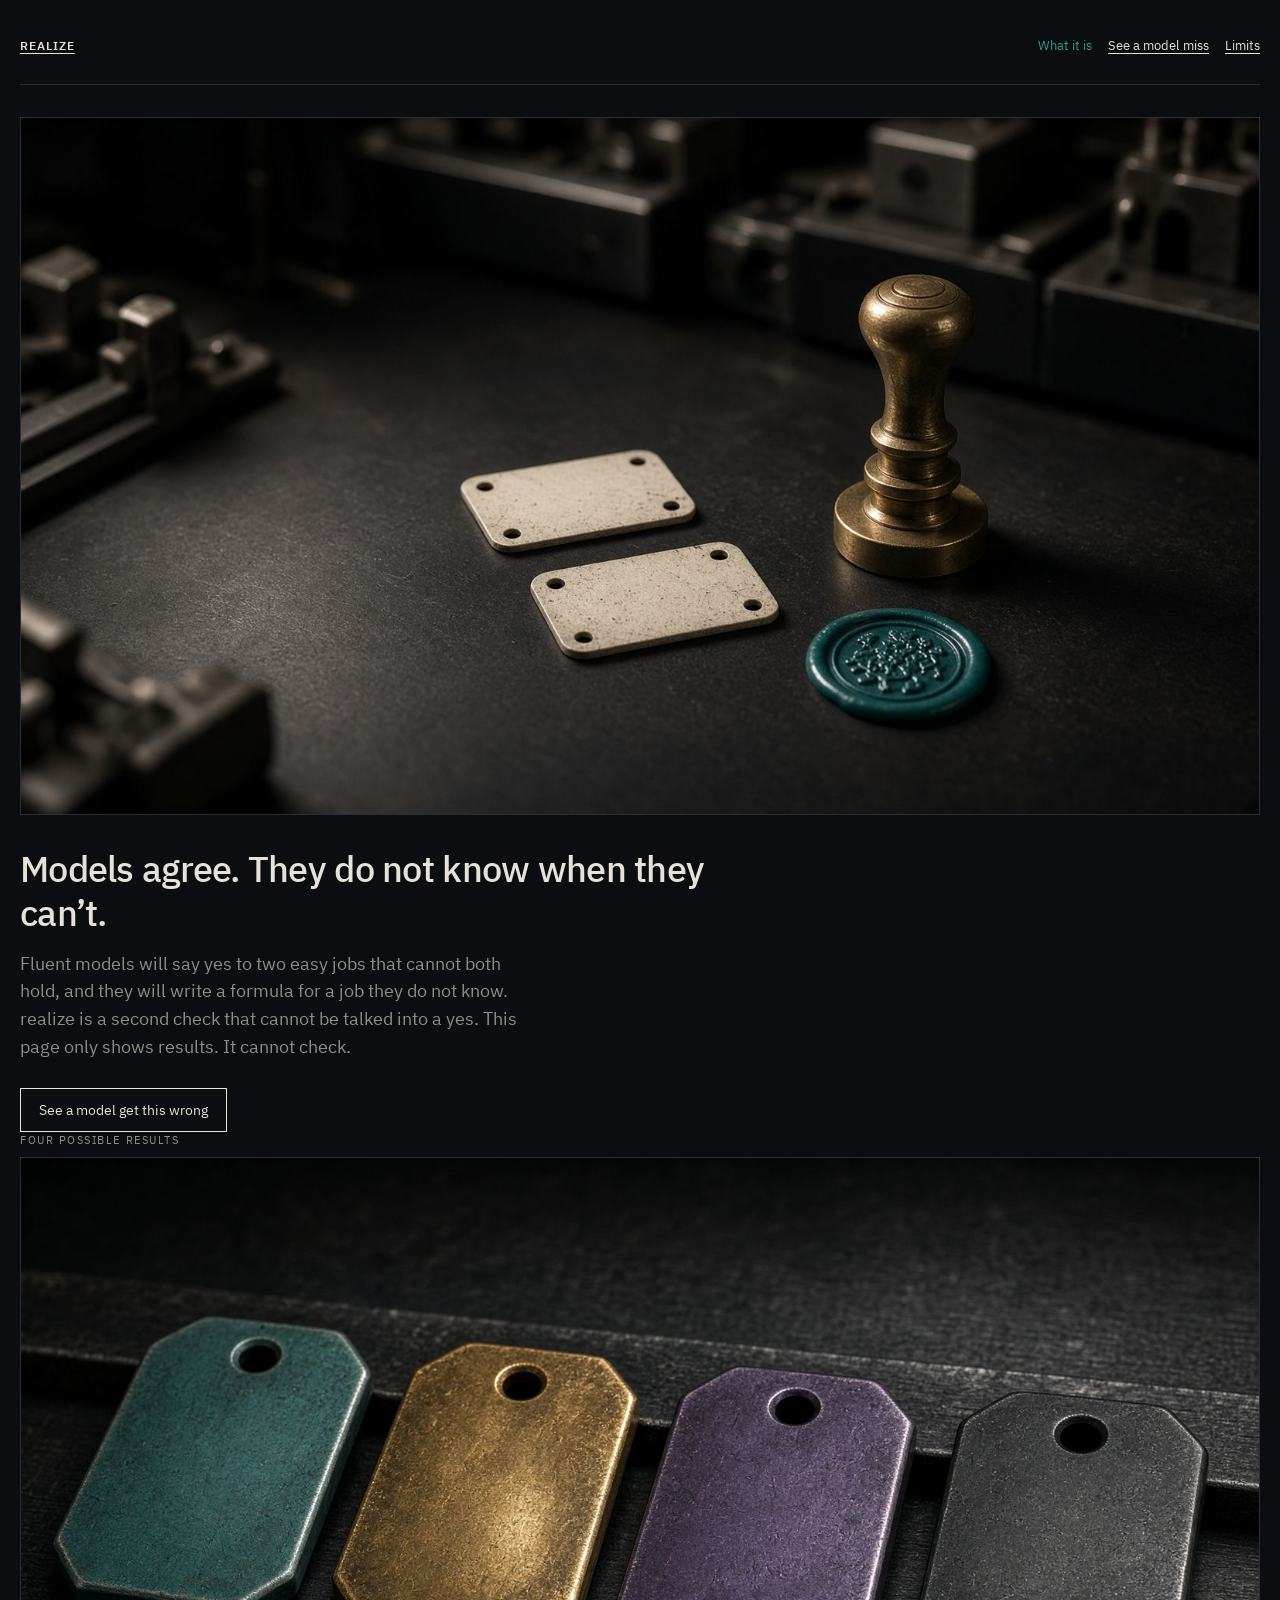
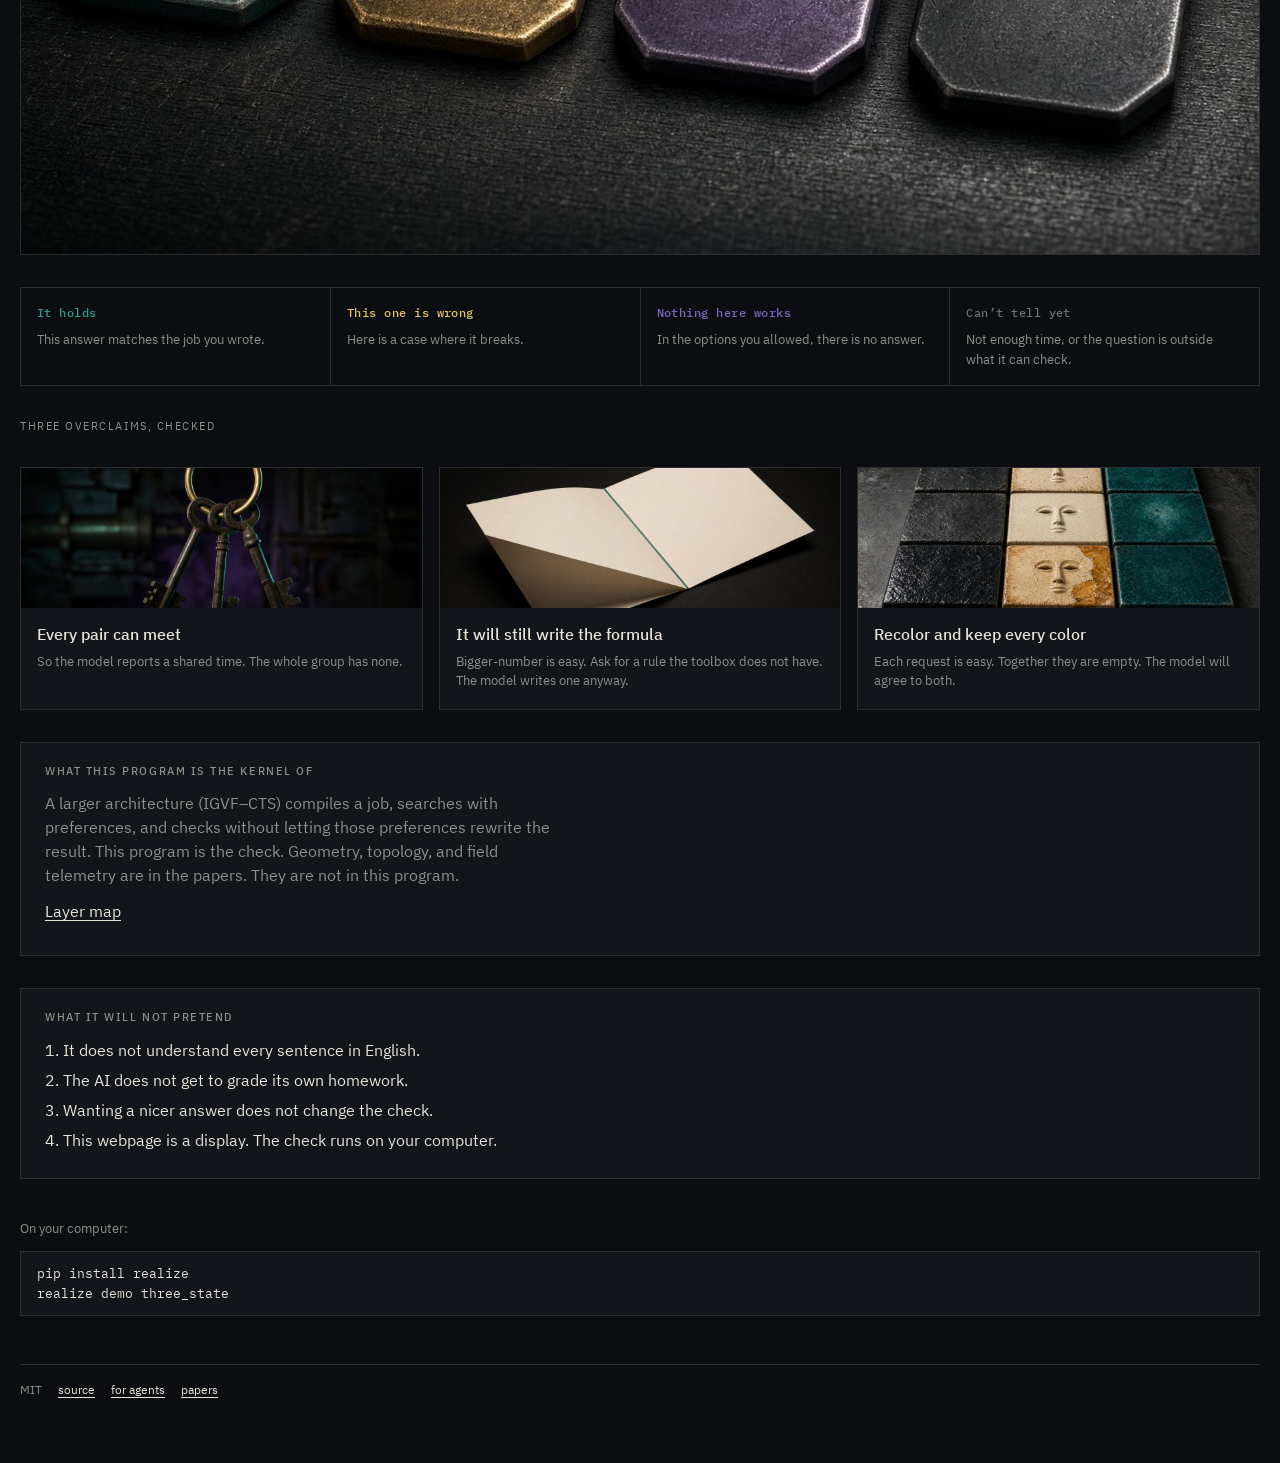
==== commit a50285a9: "Map IGVF-CTS onto the finite kernel without claiming the geometry architecture.md is the theory of r" ====
--- a/web/index.html
+++ b/web/index.html
@@ -13,7 +13,7 @@
       property="og:description"
       content="Models agree. They do not know when they can’t. An independent check the model cannot grade."
     />
-    <meta property="og:image" content="./og.jpg" />
+    <meta property="og:image" content="https://raw.githubusercontent.com/ZuluYokohama/realize/main/web/og.jpg" />
     <meta property="og:type" content="website" />
     <meta name="twitter:card" content="summary_large_image" />
     <link rel="icon" type="image/svg+xml" href="./favicon.svg" />
@@ -102,6 +102,16 @@
       </div>
 
       <section class="nonclaims">
+        <h2>What this program is the kernel of</h2>
+        <p>
+          A larger architecture (IGVF–CTS) compiles a job, searches with preferences, and checks
+          without letting those preferences rewrite the result. This program is the check.
+          Geometry, topology, and field telemetry are in the papers. They are not in this program.
+        </p>
+        <p><a href="https://github.com/ZuluYokohama/realize/blob/main/papers/architecture.md">Layer map</a></p>
+      </section>
+
+      <section class="nonclaims">
         <h2>What it will not pretend</h2>
         <ol>
           <li>It does not understand every sentence in English.</li>
--- a/web/css/theatre.css
+++ b/web/css/theatre.css
@@ -156,6 +156,12 @@
   margin: 6px 0;
 }
 
+.nonclaims p {
+  margin: 0 0 12px;
+  color: var(--muted);
+  max-width: 52ch;
+}
+
 .tiles {
   display: grid;
   grid-template-columns: repeat(4, 1fr);
@@ -389,13 +395,13 @@
 
 .grid3 {
   display: grid;
-  grid-template-columns: repeat(3, 44px);
+  grid-template-columns: repeat(3, 56px);
   gap: 4px;
 }
 
 .cell {
-  width: 44px;
-  height: 44px;
+  width: 56px;
+  height: 56px;
   display: flex;
   align-items: center;
   justify-content: center;
@@ -712,3 +718,47 @@
     grid-template-columns: 1fr;
   }
 }
+
+.paste-actions {
+  display: flex;
+  flex-wrap: wrap;
+  gap: 8px;
+  margin-top: 12px;
+}
+
+.days {
+  border-collapse: collapse;
+  margin: 12px 0;
+  font-size: 13px;
+}
+
+.days th,
+.days td {
+  border: 1px solid var(--hair);
+  padding: 8px 12px;
+  text-align: center;
+  min-width: 48px;
+}
+
+.days th:first-child {
+  text-align: left;
+}
+
+.days td.yes {
+  color: var(--pass);
+}
+
+.days td.no {
+  color: var(--muted);
+}
+
+.days tr:last-child td.no {
+  color: var(--unsat);
+}
+
+@media (prefers-reduced-motion: reduce) {
+  .story,
+  .enter {
+    transition: none;
+  }
+}
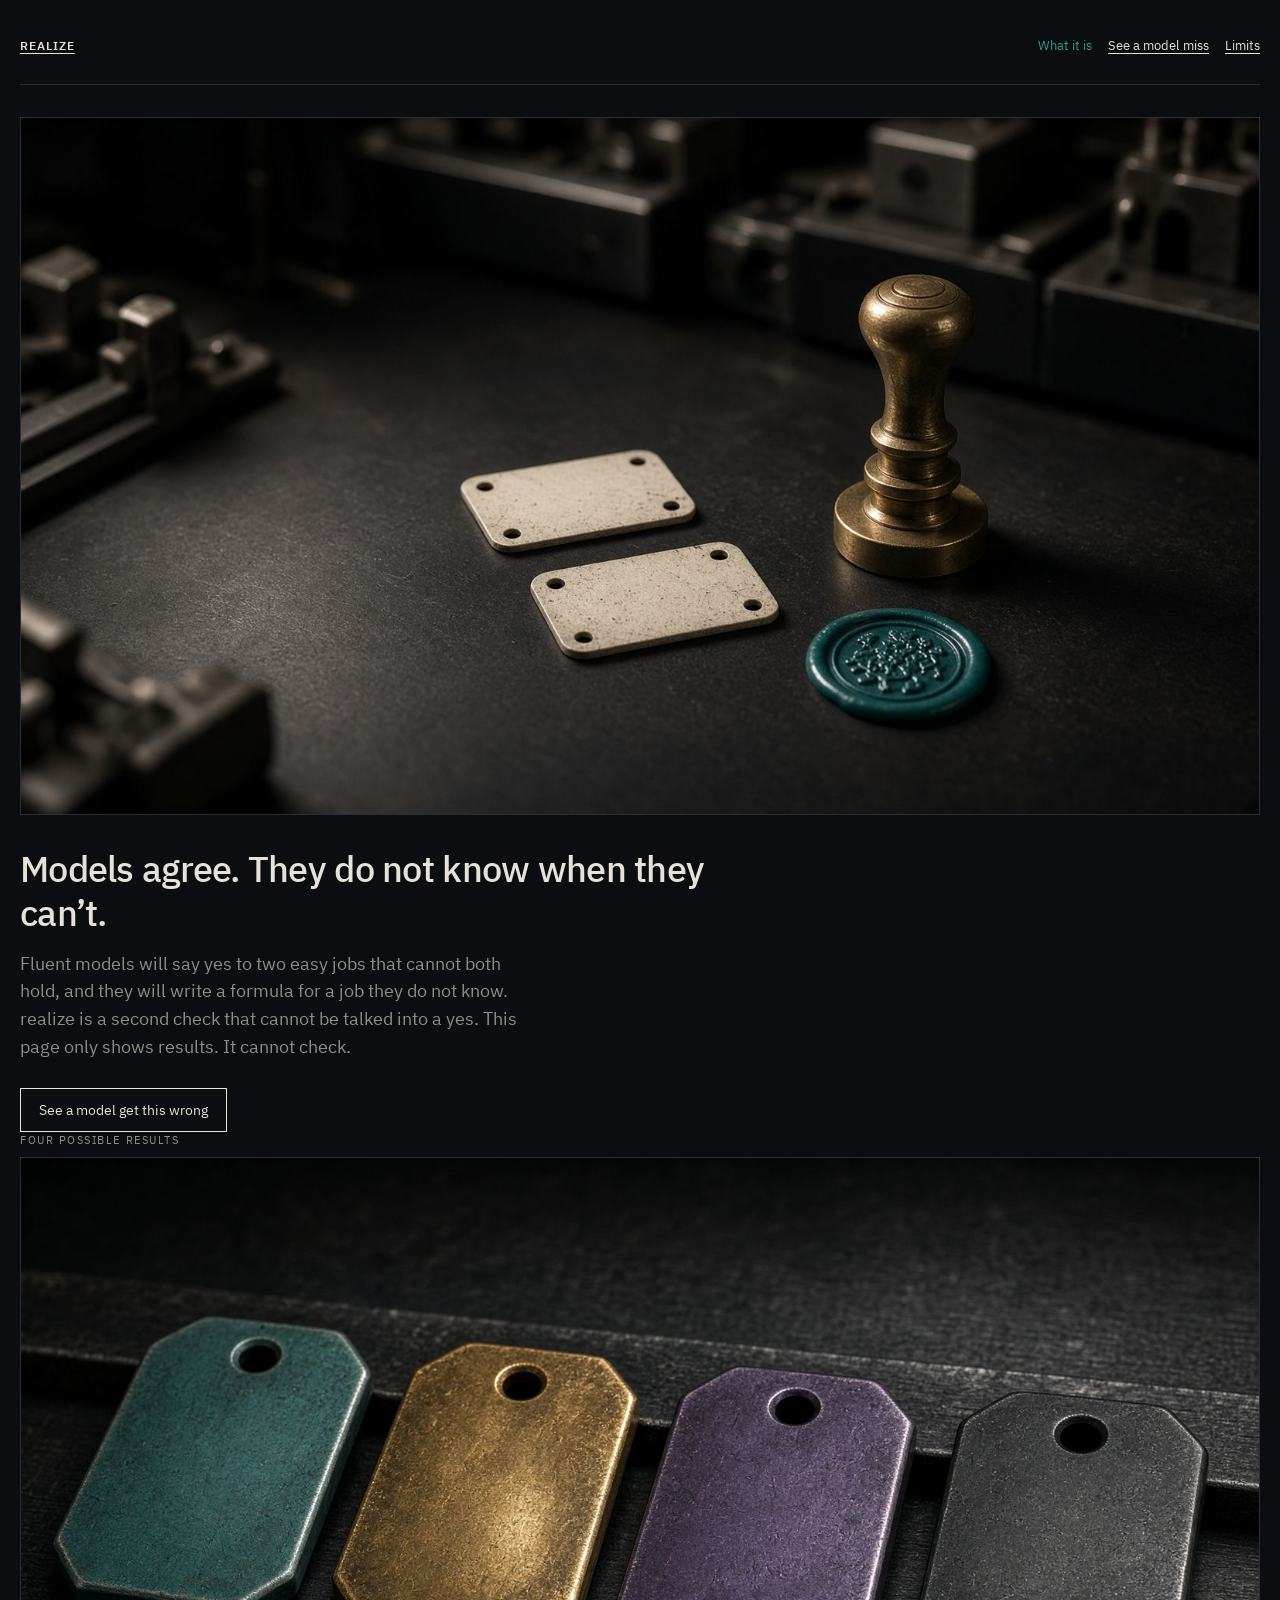
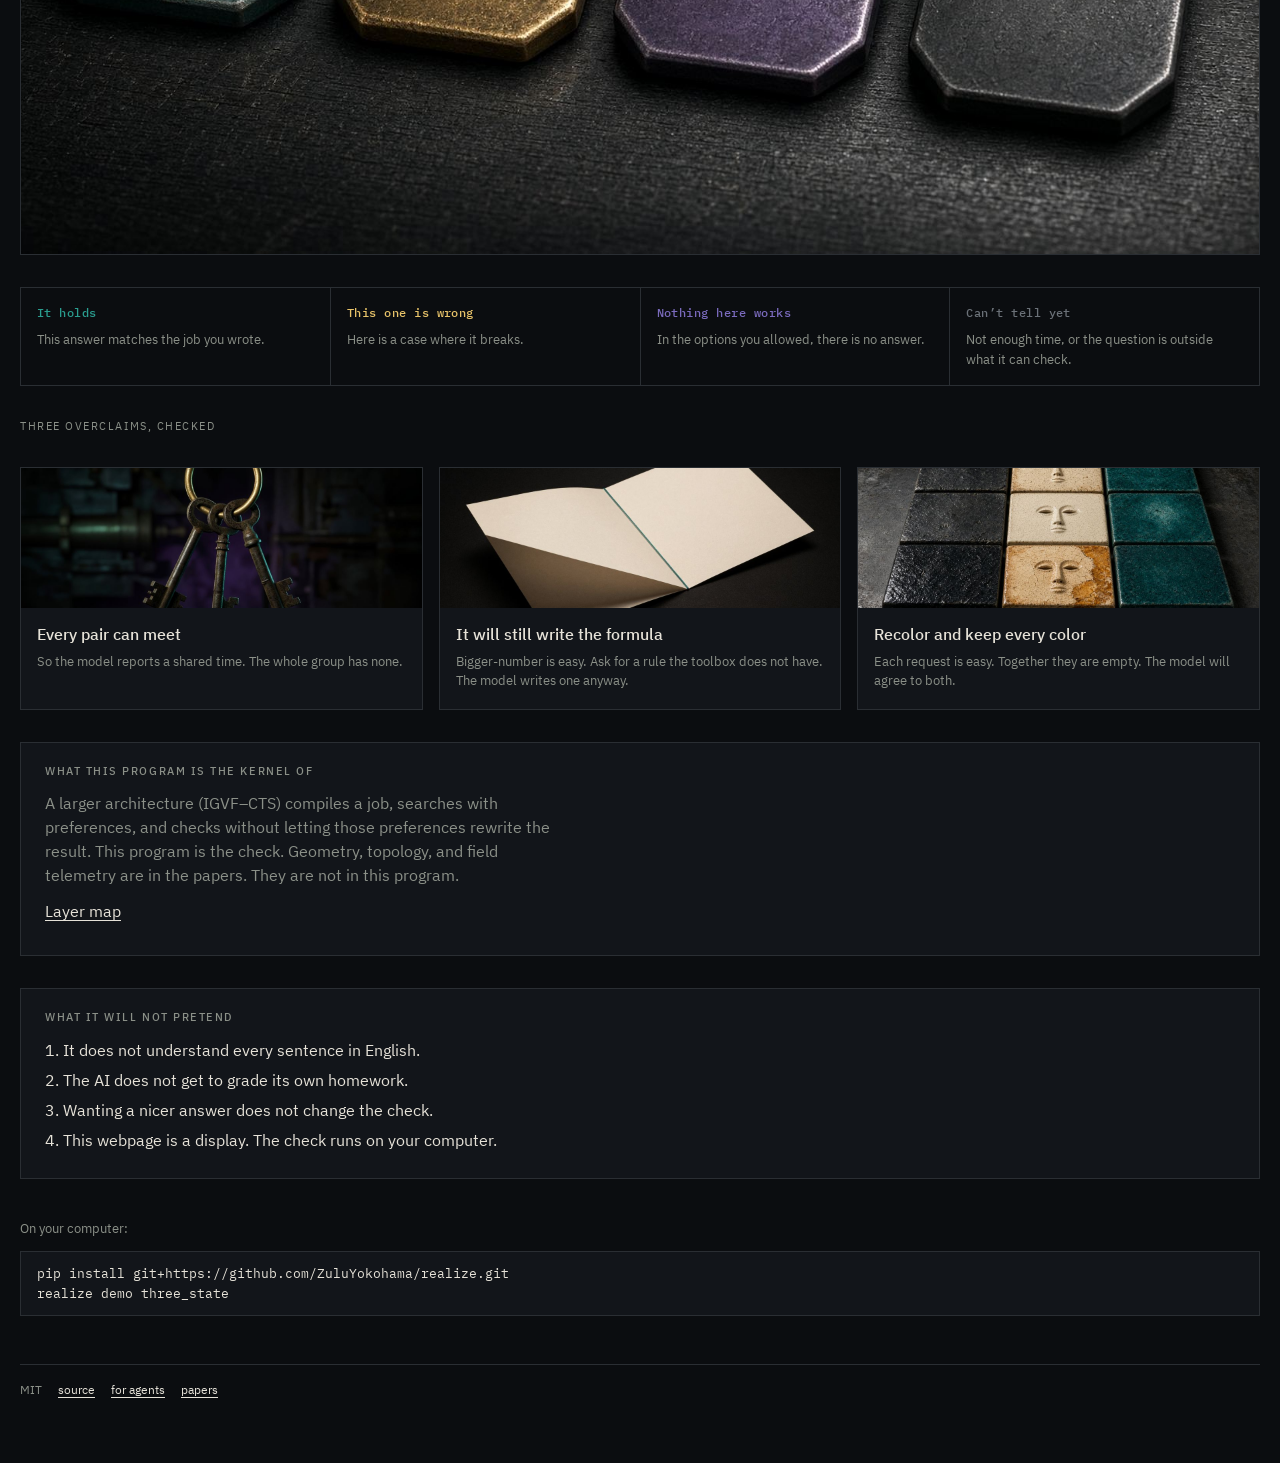
==== commit 64fc4869: "README: pip install realize is not on PyPI; install from GitHub" ====
--- a/web/index.html
+++ b/web/index.html
@@ -123,7 +123,7 @@
 
       <div class="install">
         <p>On your computer:</p>
-        <pre>pip install realize
+        <pre>pip install git+https://github.com/ZuluYokohama/realize.git
 realize demo three_state</pre>
       </div>
 
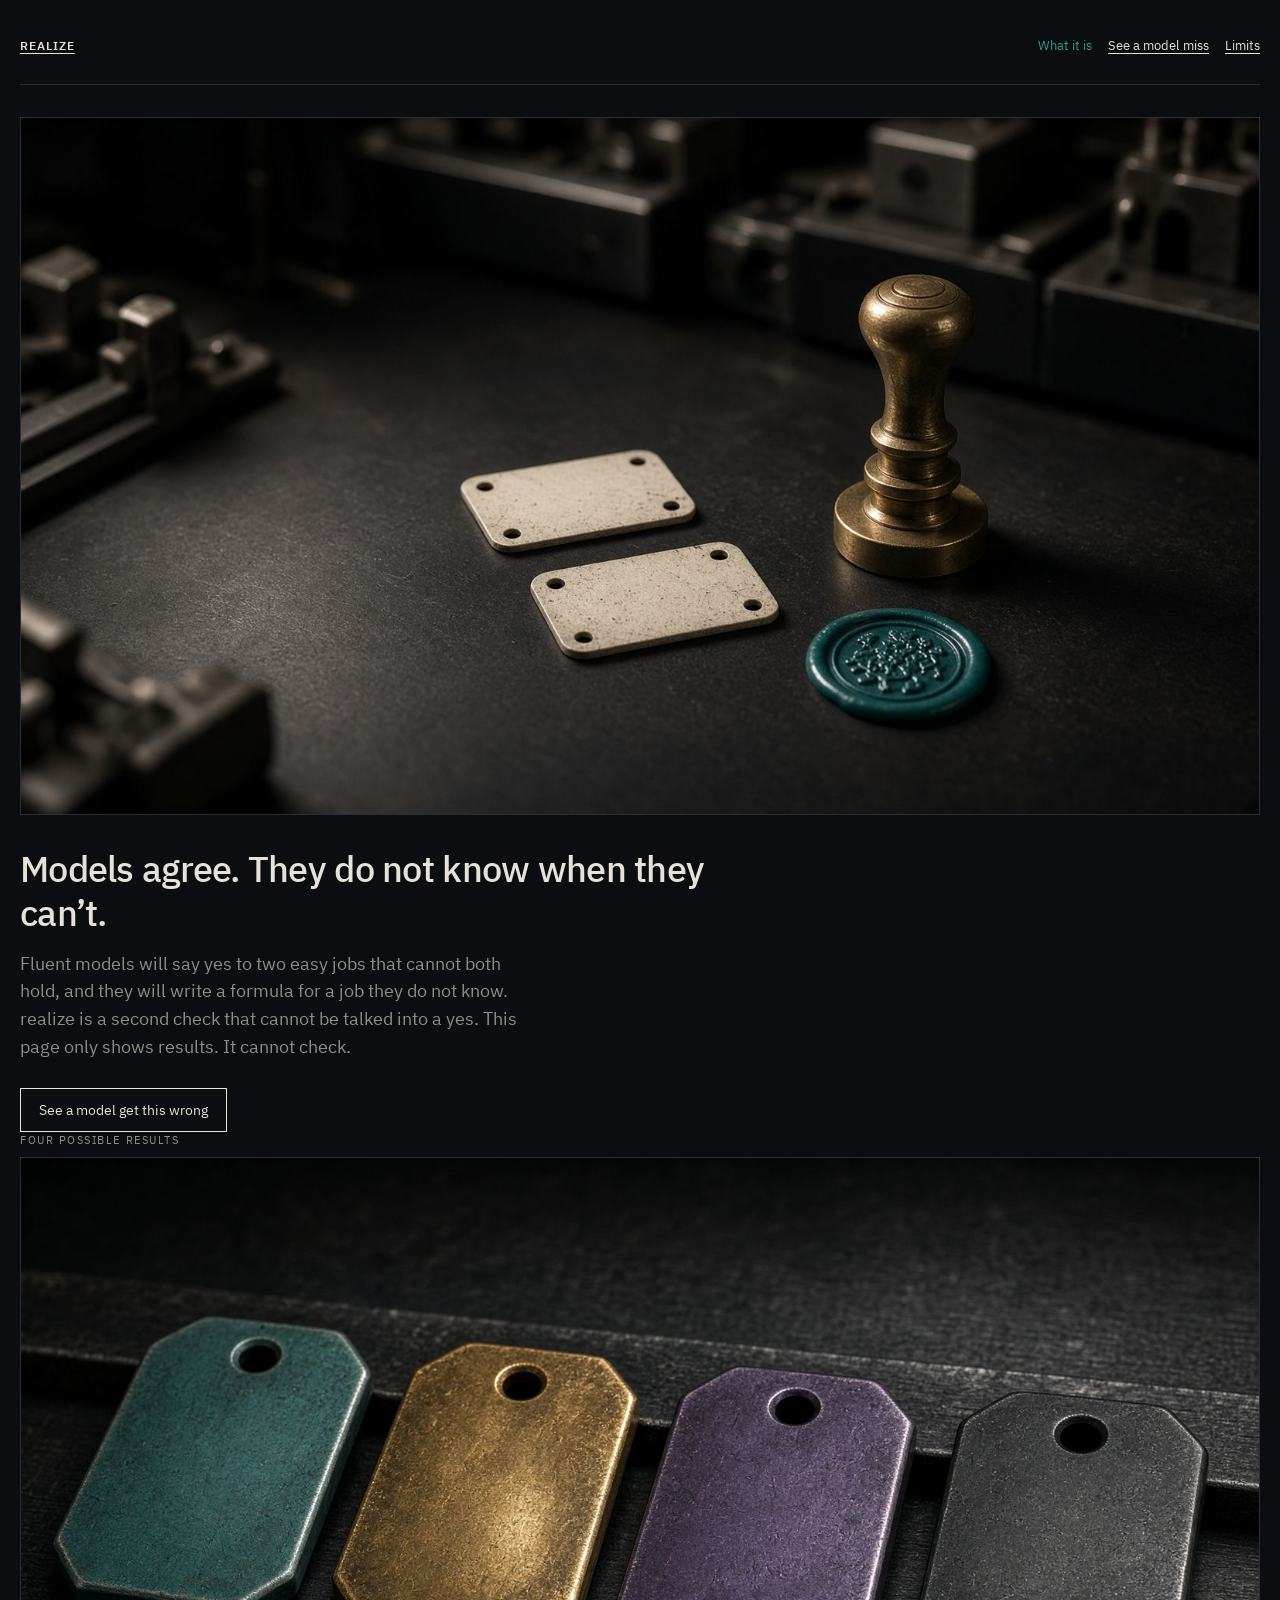
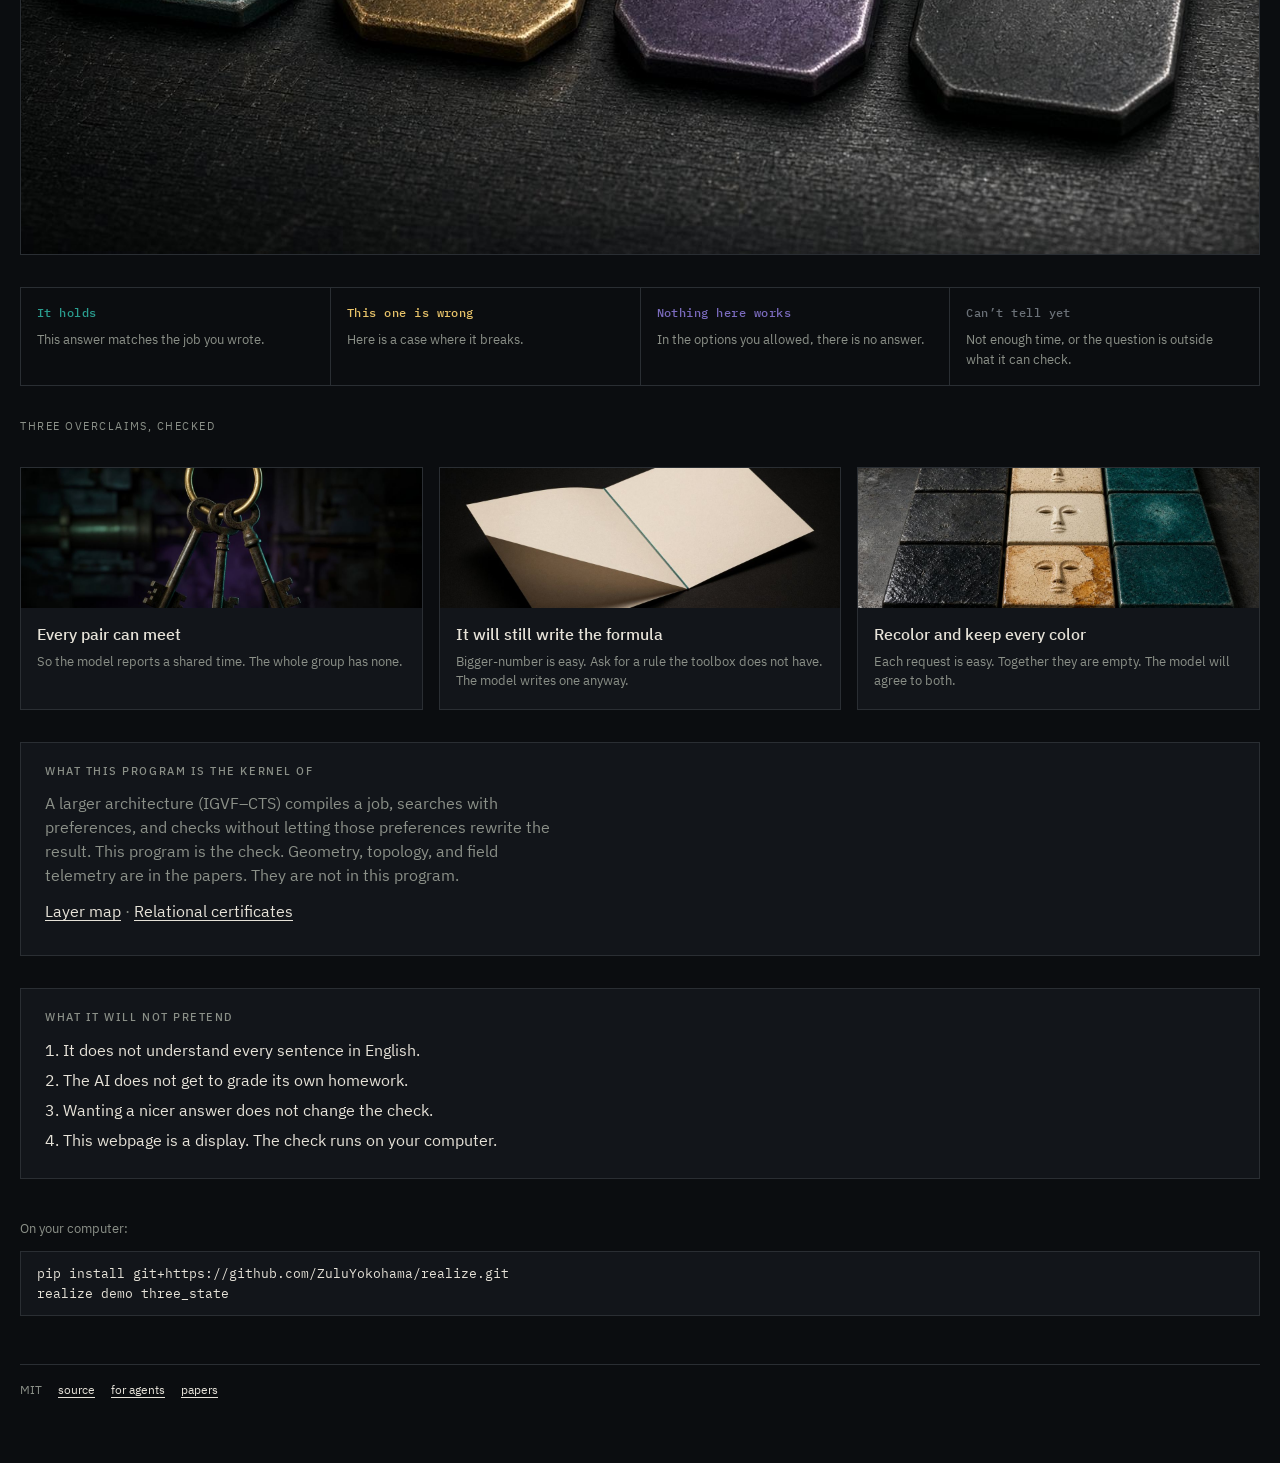
==== commit e8fc10b8: "Map relational DFM certificates onto the finite kernel without claiming dressings C3 is three_state " ====
--- a/web/index.html
+++ b/web/index.html
@@ -108,7 +108,8 @@
           without letting those preferences rewrite the result. This program is the check.
           Geometry, topology, and field telemetry are in the papers. They are not in this program.
         </p>
-        <p><a href="https://github.com/ZuluYokohama/realize/blob/main/papers/architecture.md">Layer map</a></p>
+        <p><a href="https://github.com/ZuluYokohama/realize/blob/main/papers/architecture.md">Layer map</a>
+        · <a href="https://github.com/ZuluYokohama/realize/blob/main/papers/relational-section.md">Relational certificates</a></p>
       </section>
 
       <section class="nonclaims">
